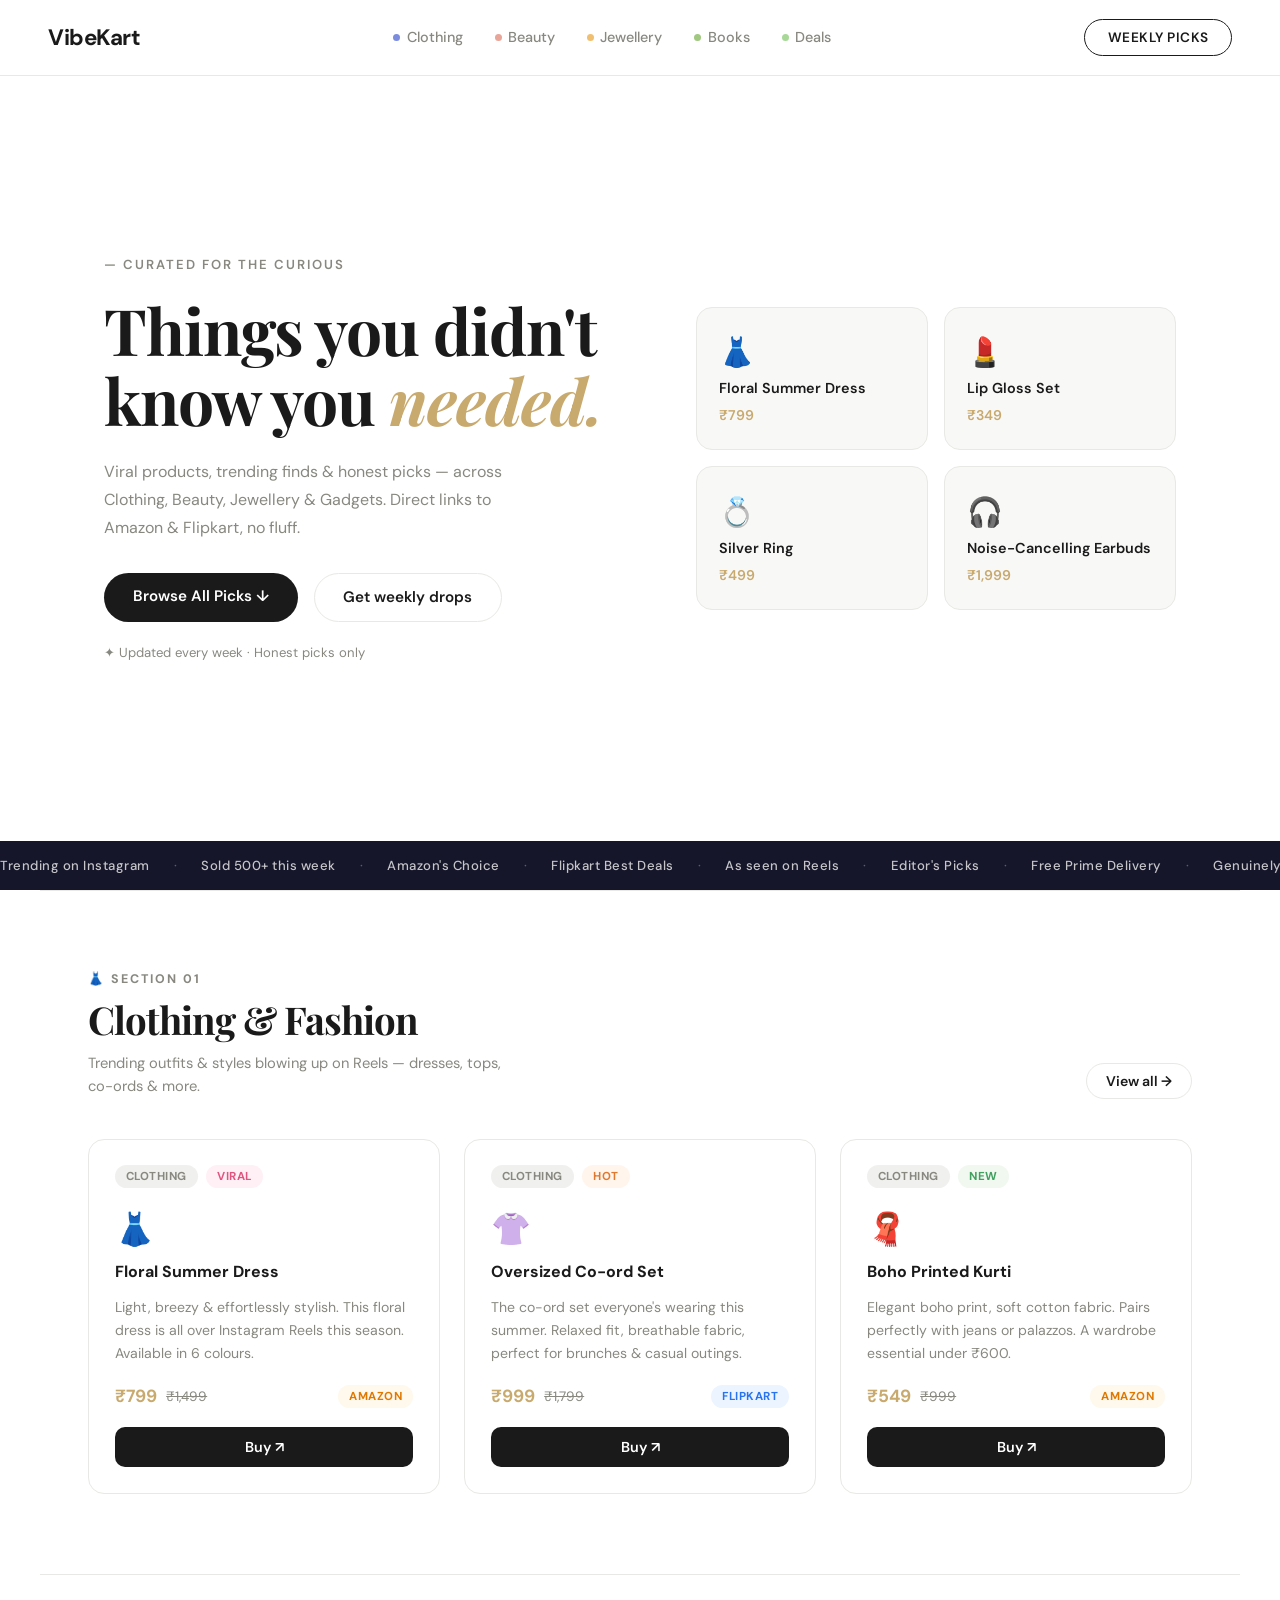
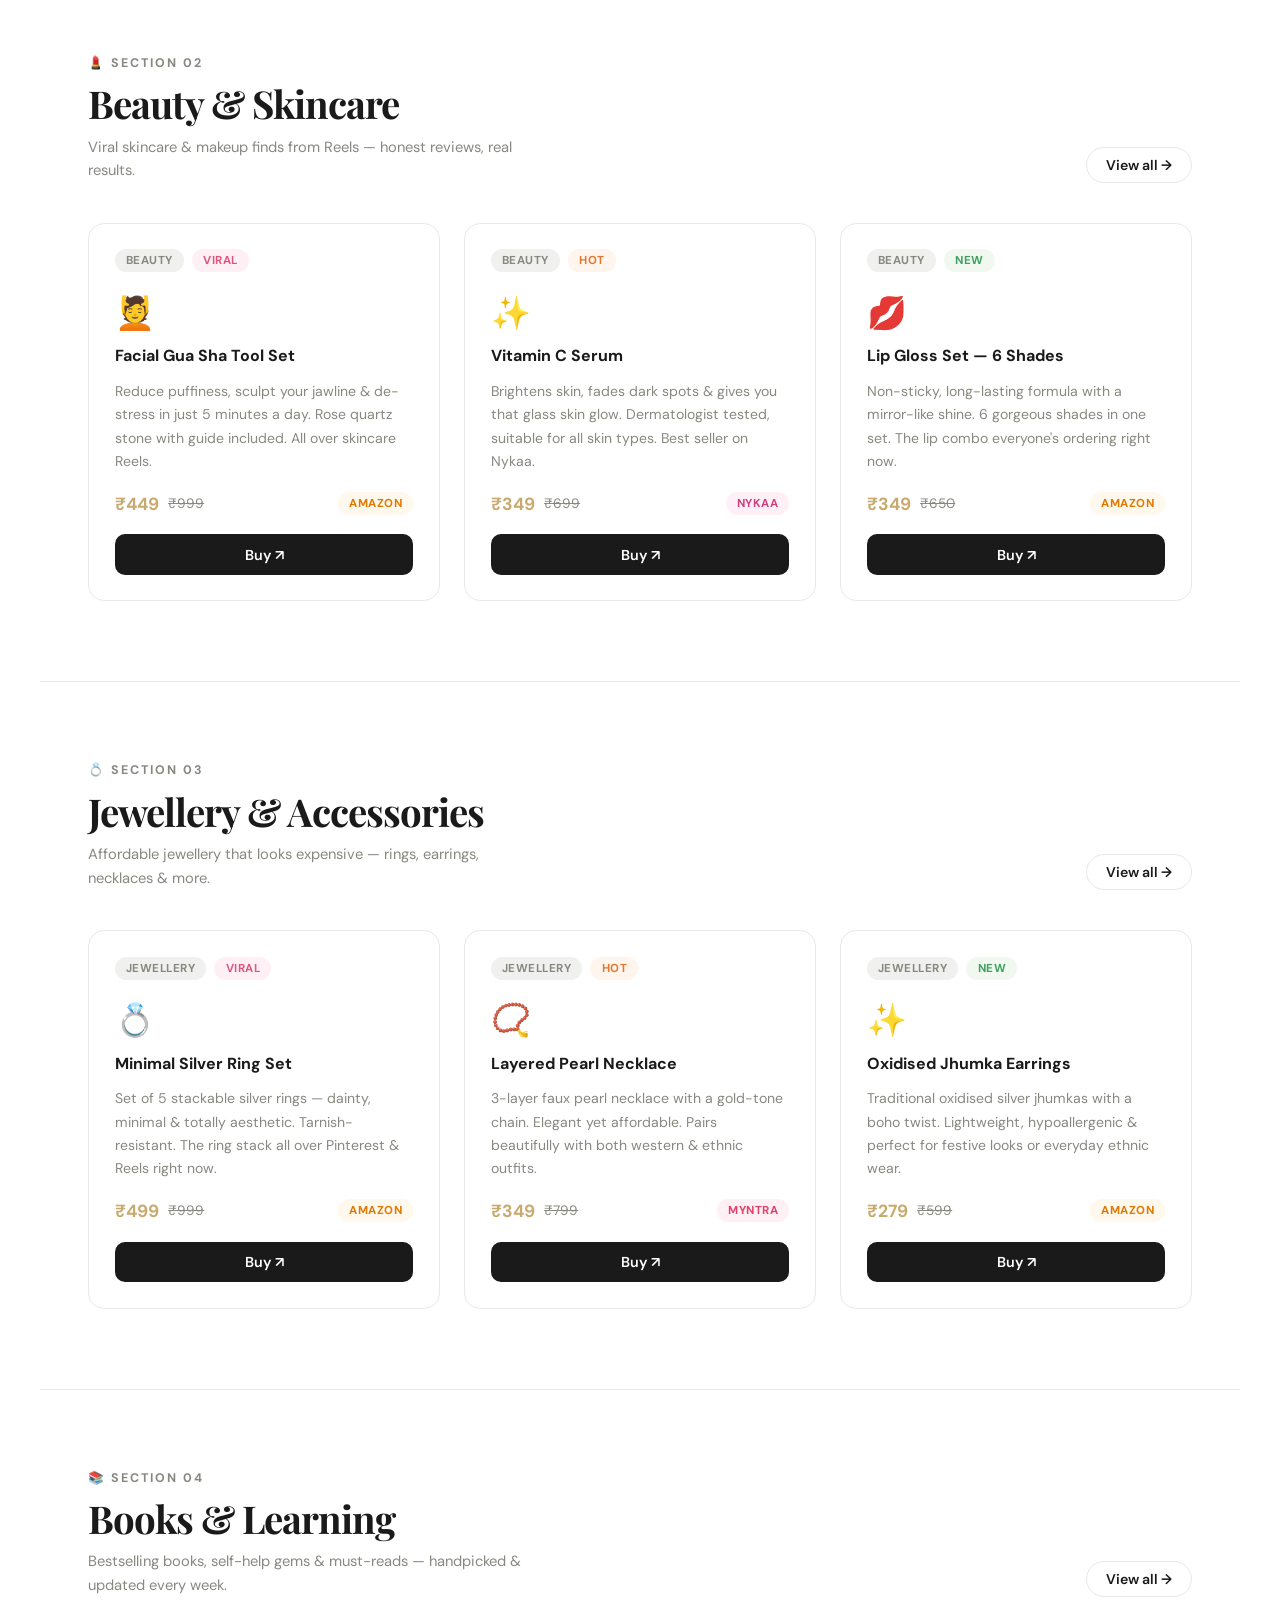
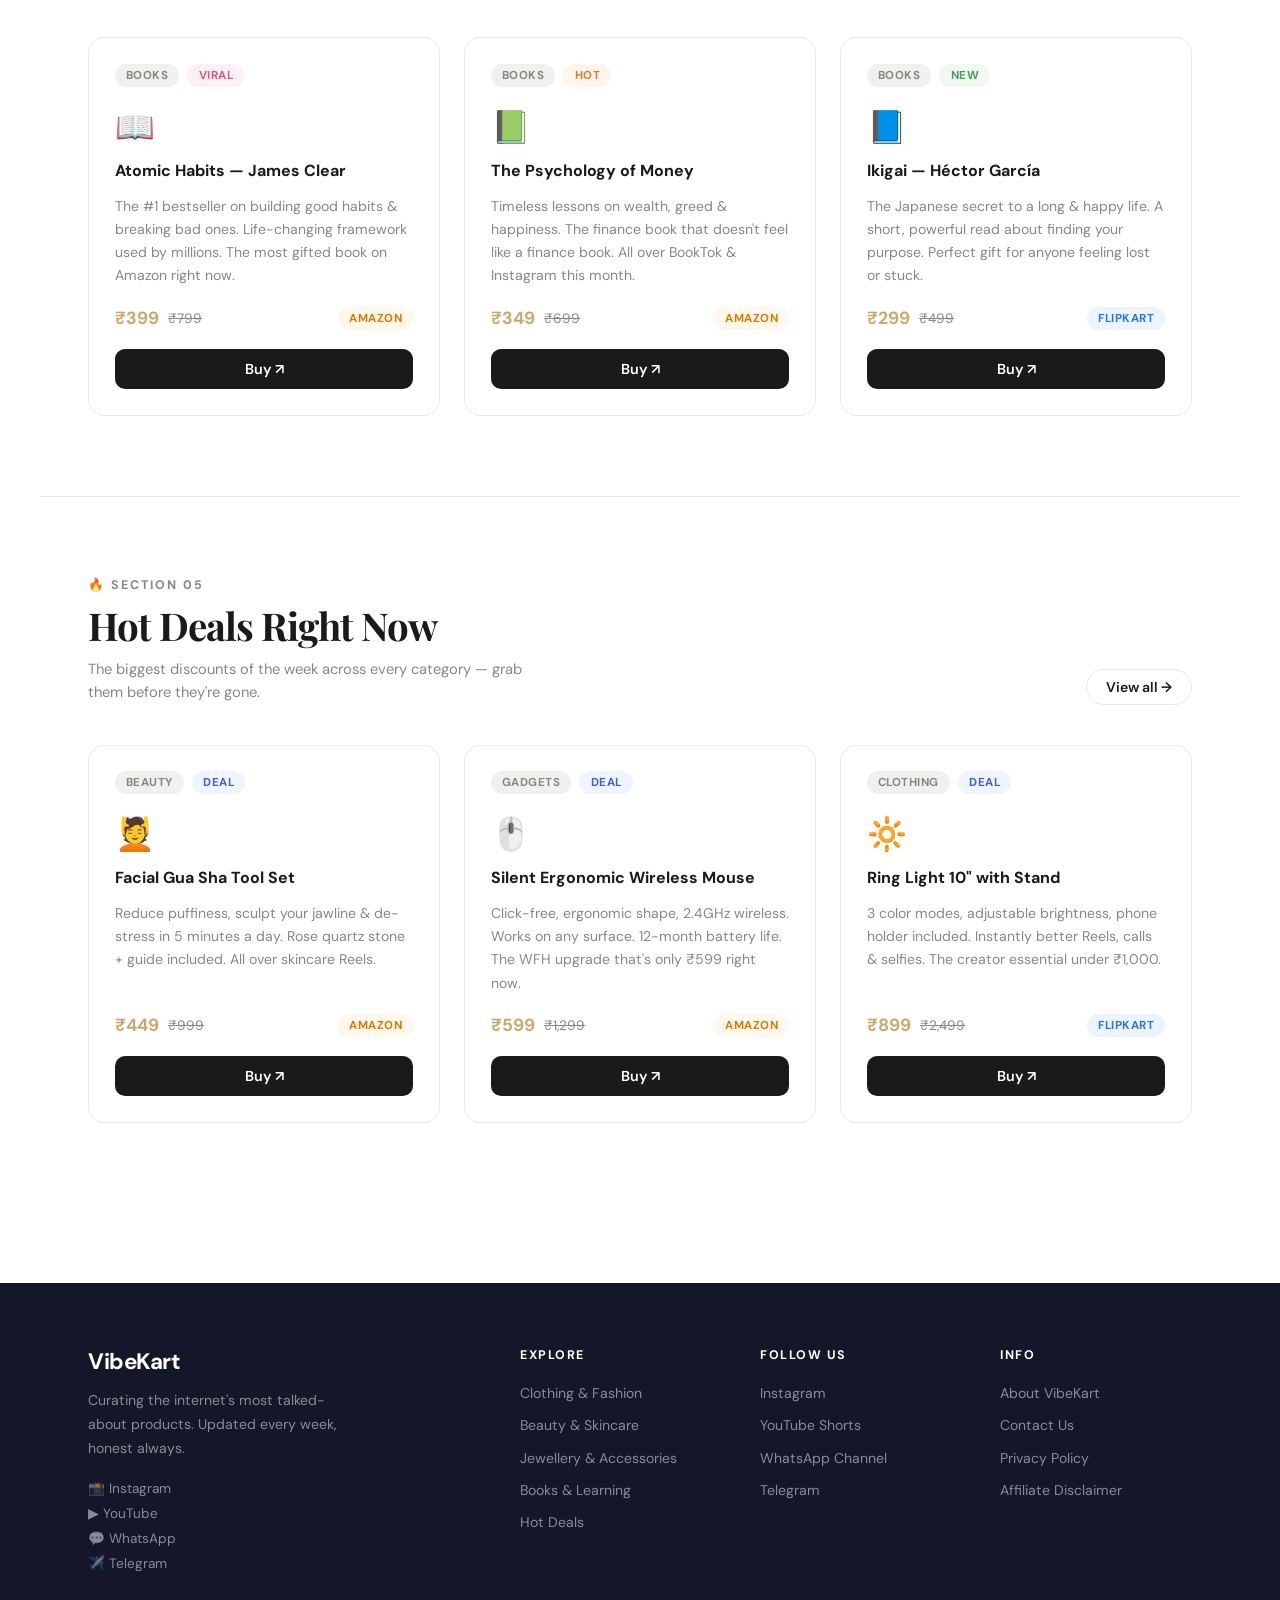
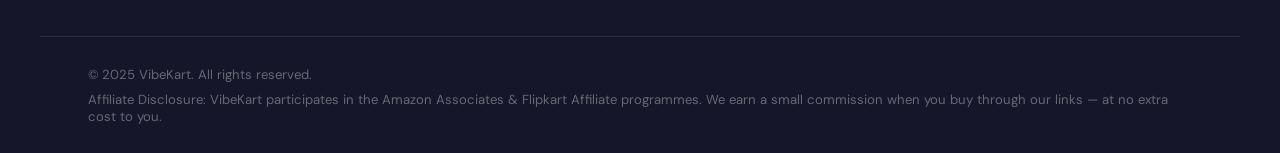
==== index.html @ 8197e255 "Add files via upload" ====
<!DOCTYPE html>
<html lang="en">
<head>
  <meta charset="UTF-8" />
  <meta name="viewport" content="width=device-width, initial-scale=1.0"/>
  <title>VibeKart – Shop the Vibe</title>
  <link rel="preconnect" href="https://fonts.googleapis.com">
  <link href="https://fonts.googleapis.com/css2?family=Playfair+Display:ital,wght@0,700;1,700&family=DM+Sans:wght@400;500;600&display=swap" rel="stylesheet">
  <link rel="stylesheet" href="style.css" />
</head>
<body>

  <!-- ===== NAVBAR ===== -->
  <nav class="navbar">
    <a href="index.html" class="logo">VibeKart</a>
    <ul class="nav-links">
      <li><a href="clothing.html">Clothing</a></li>
      <li><a href="beauty.html">Beauty</a></li>
      <li><a href="jewellery.html">Jewellery</a></li>
      <li><a href="books.html">Books</a></li>
      <li><a href="deals.html">Deals</a></li>
    </ul>
    <a href="deals.html" class="nav-cta">Weekly Picks</a>
  </nav>
  <!-- ===== END NAVBAR ===== -->
   <!-- ===== HERO ===== -->
  <section class="hero">

    <!-- Left Side -->
    <div class="hero-left">
      <p class="hero-tag">— Curated for the curious</p>
      <h1>Things you didn't<br/>know you <em>needed.</em></h1>
      <p class="hero-sub">
        Viral products, trending finds & honest picks — across Clothing, Beauty, Jewellery & Gadgets. Direct links to Amazon & Flipkart, no fluff.
      </p>
      <div class="hero-btns">
        <a href="#categories" class="btn-primary">Browse All Picks ↓</a>
        <a href="deals.html" class="btn-secondary">Get weekly drops</a>
      </div>
      <p class="hero-note">✦ Updated every week · Honest picks only</p>
    </div>

    <!-- Right Side — Product Cards -->
    <div class="hero-right">
      <div class="hero-card">
        <span class="hero-card-icon">👗</span>
        <p class="hero-card-name">Floral Summer Dress</p>
        <p class="hero-card-price">₹799</p>
      </div>
      <div class="hero-card">
        <span class="hero-card-icon">💄</span>
        <p class="hero-card-name">Lip Gloss Set</p>
        <p class="hero-card-price">₹349</p>
      </div>
      <div class="hero-card">
        <span class="hero-card-icon">💍</span>
        <p class="hero-card-name">Silver Ring</p>
        <p class="hero-card-price">₹499</p>
      </div>
      <div class="hero-card">
        <span class="hero-card-icon">🎧</span>
        <p class="hero-card-name">Noise-Cancelling Earbuds</p>
        <p class="hero-card-price">₹1,999</p>
      </div>
    </div>

  </section>
  <!-- ===== END HERO ===== -->
   <!-- ===== TICKER ===== -->
  <div class="ticker-wrap">
    <div class="ticker-track">
      <span>Trending on Instagram</span>
      <span class="dot">·</span>
      <span>Sold 500+ this week</span>
      <span class="dot">·</span>
      <span>Amazon's Choice</span>
      <span class="dot">·</span>
      <span>Flipkart Best Deals</span>
      <span class="dot">·</span>
      <span>As seen on Reels</span>
      <span class="dot">·</span>
      <span>Editor's Picks</span>
      <span class="dot">·</span>
      <span>Free Prime Delivery</span>
      <span class="dot">·</span>
      <span>Genuinely useful stuff</span>
      <span class="dot">·</span>
      <!-- Duplicate for seamless loop -->
      <span>Trending on Instagram</span>
      <span class="dot">·</span>
      <span>Sold 500+ this week</span>
      <span class="dot">·</span>
      <span>Amazon's Choice</span>
      <span class="dot">·</span>
      <span>Flipkart Best Deals</span>
      <span class="dot">·</span>
      <span>As seen on Reels</span>
      <span class="dot">·</span>
      <span>Editor's Picks</span>
      <span class="dot">·</span>
      <span>Free Prime Delivery</span>
      <span class="dot">·</span>
      <span>Genuinely useful stuff</span>
      <span class="dot">·</span>
    </div>
  </div>
  <!-- ===== END TICKER ===== -->
   <!-- ===== CLOTHING SECTION ===== -->
  <section class="product-section" id="clothing">

    <div class="section-header">
      <div class="section-header-left">
        <p class="section-tag">👗 Section 01</p>
        <h2>Clothing & Fashion</h2>
        <p class="section-desc">Trending outfits & styles blowing up on Reels — dresses, tops, co-ords & more.</p>
      </div>
      <a href="clothing.html" class="view-all">View all →</a>
    </div>

    <div class="products-grid">

      <div class="product-card">
        <div class="product-badges">
          <span class="badge badge-category">Clothing</span>
          <span class="badge badge-viral">Viral</span>
        </div>
        <div class="product-icon">👗</div>
        <h3 class="product-name">Floral Summer Dress</h3>
        <p class="product-desc">Light, breezy & effortlessly stylish. This floral dress is all over Instagram Reels this season. Available in 6 colours.</p>
        <div class="product-footer">
          <div class="product-pricing">
            <span class="product-price">₹799</span>
            <span class="product-mrp">₹1,499</span>
          </div>
          <span class="product-platform amazon">Amazon</span>
        </div>
        <a href="YOUR_AFFILIATE_LINK" target="_blank" class="buy-btn">Buy ↗</a>
      </div>

      <div class="product-card">
        <div class="product-badges">
          <span class="badge badge-category">Clothing</span>
          <span class="badge badge-hot">Hot</span>
        </div>
        <div class="product-icon">👚</div>
        <h3 class="product-name">Oversized Co-ord Set</h3>
        <p class="product-desc">The co-ord set everyone's wearing this summer. Relaxed fit, breathable fabric, perfect for brunches & casual outings.</p>
        <div class="product-footer">
          <div class="product-pricing">
            <span class="product-price">₹999</span>
            <span class="product-mrp">₹1,799</span>
          </div>
          <span class="product-platform flipkart">Flipkart</span>
        </div>
        <a href="YOUR_AFFILIATE_LINK" target="_blank" class="buy-btn">Buy ↗</a>
      </div>

      <div class="product-card">
        <div class="product-badges">
          <span class="badge badge-category">Clothing</span>
          <span class="badge badge-new">New</span>
        </div>
        <div class="product-icon">🧣</div>
        <h3 class="product-name">Boho Printed Kurti</h3>
        <p class="product-desc">Elegant boho print, soft cotton fabric. Pairs perfectly with jeans or palazzos. A wardrobe essential under ₹600.</p>
        <div class="product-footer">
          <div class="product-pricing">
            <span class="product-price">₹549</span>
            <span class="product-mrp">₹999</span>
          </div>
          <span class="product-platform amazon">Amazon</span>
        </div>
        <a href="YOUR_AFFILIATE_LINK" target="_blank" class="buy-btn">Buy ↗</a>
      </div>

    </div>
  </section>
  <!-- ===== END CLOTHING SECTION ===== -->
   <!-- ===== BEAUTY SECTION ===== -->
  <section class="product-section" id="beauty">

    <div class="section-header">
      <div class="section-header-left">
        <p class="section-tag">💄 Section 02</p>
        <h2>Beauty & Skincare</h2>
        <p class="section-desc">Viral skincare & makeup finds from Reels — honest reviews, real results.</p>
      </div>
      <a href="beauty.html" class="view-all">View all →</a>
    </div>

    <div class="products-grid">

      <div class="product-card">
        <div class="product-badges">
          <span class="badge badge-category">Beauty</span>
          <span class="badge badge-viral">Viral</span>
        </div>
        <div class="product-icon">💆</div>
        <h3 class="product-name">Facial Gua Sha Tool Set</h3>
        <p class="product-desc">Reduce puffiness, sculpt your jawline & de-stress in just 5 minutes a day. Rose quartz stone with guide included. All over skincare Reels.</p>
        <div class="product-footer">
          <div class="product-pricing">
            <span class="product-price">₹449</span>
            <span class="product-mrp">₹999</span>
          </div>
          <span class="product-platform amazon">Amazon</span>
        </div>
        <a href="YOUR_AFFILIATE_LINK" target="_blank" class="buy-btn">Buy ↗</a>
      </div>

      <div class="product-card">
        <div class="product-badges">
          <span class="badge badge-category">Beauty</span>
          <span class="badge badge-hot">Hot</span>
        </div>
        <div class="product-icon">✨</div>
        <h3 class="product-name">Vitamin C Serum</h3>
        <p class="product-desc">Brightens skin, fades dark spots & gives you that glass skin glow. Dermatologist tested, suitable for all skin types. Best seller on Nykaa.</p>
        <div class="product-footer">
          <div class="product-pricing">
            <span class="product-price">₹349</span>
            <span class="product-mrp">₹699</span>
          </div>
          <span class="product-platform nykaa">Nykaa</span>
        </div>
        <a href="YOUR_AFFILIATE_LINK" target="_blank" class="buy-btn">Buy ↗</a>
      </div>

      <div class="product-card">
        <div class="product-badges">
          <span class="badge badge-category">Beauty</span>
          <span class="badge badge-new">New</span>
        </div>
        <div class="product-icon">💋</div>
        <h3 class="product-name">Lip Gloss Set — 6 Shades</h3>
        <p class="product-desc">Non-sticky, long-lasting formula with a mirror-like shine. 6 gorgeous shades in one set. The lip combo everyone's ordering right now.</p>
        <div class="product-footer">
          <div class="product-pricing">
            <span class="product-price">₹349</span>
            <span class="product-mrp">₹650</span>
          </div>
          <span class="product-platform amazon">Amazon</span>
        </div>
        <a href="YOUR_AFFILIATE_LINK" target="_blank" class="buy-btn">Buy ↗</a>
      </div>

    </div>
  </section>
  <!-- ===== END BEAUTY SECTION ===== -->
   <!-- ===== JEWELLERY SECTION ===== -->
  <section class="product-section" id="jewellery">

    <div class="section-header">
      <div class="section-header-left">
        <p class="section-tag">💍 Section 03</p>
        <h2>Jewellery & Accessories</h2>
        <p class="section-desc">Affordable jewellery that looks expensive — rings, earrings, necklaces & more.</p>
      </div>
      <a href="jewellery.html" class="view-all">View all →</a>
    </div>

    <div class="products-grid">

      <div class="product-card">
        <div class="product-badges">
          <span class="badge badge-category">Jewellery</span>
          <span class="badge badge-viral">Viral</span>
        </div>
        <div class="product-icon">💍</div>
        <h3 class="product-name">Minimal Silver Ring Set</h3>
        <p class="product-desc">Set of 5 stackable silver rings — dainty, minimal & totally aesthetic. Tarnish-resistant. The ring stack all over Pinterest & Reels right now.</p>
        <div class="product-footer">
          <div class="product-pricing">
            <span class="product-price">₹499</span>
            <span class="product-mrp">₹999</span>
          </div>
          <span class="product-platform amazon">Amazon</span>
        </div>
        <a href="YOUR_AFFILIATE_LINK" target="_blank" class="buy-btn">Buy ↗</a>
      </div>

      <div class="product-card">
        <div class="product-badges">
          <span class="badge badge-category">Jewellery</span>
          <span class="badge badge-hot">Hot</span>
        </div>
        <div class="product-icon">📿</div>
        <h3 class="product-name">Layered Pearl Necklace</h3>
        <p class="product-desc">3-layer faux pearl necklace with a gold-tone chain. Elegant yet affordable. Pairs beautifully with both western & ethnic outfits.</p>
        <div class="product-footer">
          <div class="product-pricing">
            <span class="product-price">₹349</span>
            <span class="product-mrp">₹799</span>
          </div>
          <span class="product-platform myntra">Myntra</span>
        </div>
        <a href="YOUR_AFFILIATE_LINK" target="_blank" class="buy-btn">Buy ↗</a>
      </div>

      <div class="product-card">
        <div class="product-badges">
          <span class="badge badge-category">Jewellery</span>
          <span class="badge badge-new">New</span>
        </div>
        <div class="product-icon">✨</div>
        <h3 class="product-name">Oxidised Jhumka Earrings</h3>
        <p class="product-desc">Traditional oxidised silver jhumkas with a boho twist. Lightweight, hypoallergenic & perfect for festive looks or everyday ethnic wear.</p>
        <div class="product-footer">
          <div class="product-pricing">
            <span class="product-price">₹279</span>
            <span class="product-mrp">₹599</span>
          </div>
          <span class="product-platform amazon">Amazon</span>
        </div>
        <a href="YOUR_AFFILIATE_LINK" target="_blank" class="buy-btn">Buy ↗</a>
      </div>

    </div>
  </section>
  <!-- ===== END JEWELLERY SECTION ===== -->
  <!-- ===== BOOKS SECTION ===== -->
  <section class="product-section" id="books">

    <div class="section-header">
      <div class="section-header-left">
        <p class="section-tag">📚 Section 04</p>
        <h2>Books & Learning</h2>
        <p class="section-desc">Bestselling books, self-help gems & must-reads — handpicked & updated every week.</p>
      </div>
      <a href="books.html" class="view-all">View all →</a>
    </div>

    <div class="products-grid">

      <div class="product-card">
        <div class="product-badges">
          <span class="badge badge-category">Books</span>
          <span class="badge badge-viral">Viral</span>
        </div>
        <div class="product-icon">📖</div>
        <h3 class="product-name">Atomic Habits — James Clear</h3>
        <p class="product-desc">The #1 bestseller on building good habits & breaking bad ones. Life-changing framework used by millions. The most gifted book on Amazon right now.</p>
        <div class="product-footer">
          <div class="product-pricing">
            <span class="product-price">₹399</span>
            <span class="product-mrp">₹799</span>
          </div>
          <span class="product-platform amazon">Amazon</span>
        </div>
        <a href="YOUR_AFFILIATE_LINK" target="_blank" class="buy-btn">Buy ↗</a>
      </div>

      <div class="product-card">
        <div class="product-badges">
          <span class="badge badge-category">Books</span>
          <span class="badge badge-hot">Hot</span>
        </div>
        <div class="product-icon">📗</div>
        <h3 class="product-name">The Psychology of Money</h3>
        <p class="product-desc">Timeless lessons on wealth, greed & happiness. The finance book that doesn't feel like a finance book. All over BookTok & Instagram this month.</p>
        <div class="product-footer">
          <div class="product-pricing">
            <span class="product-price">₹349</span>
            <span class="product-mrp">₹699</span>
          </div>
          <span class="product-platform amazon">Amazon</span>
        </div>
        <a href="YOUR_AFFILIATE_LINK" target="_blank" class="buy-btn">Buy ↗</a>
      </div>

      <div class="product-card">
        <div class="product-badges">
          <span class="badge badge-category">Books</span>
          <span class="badge badge-new">New</span>
        </div>
        <div class="product-icon">📘</div>
        <h3 class="product-name">Ikigai — Héctor García</h3>
        <p class="product-desc">The Japanese secret to a long & happy life. A short, powerful read about finding your purpose. Perfect gift for anyone feeling lost or stuck.</p>
        <div class="product-footer">
          <div class="product-pricing">
            <span class="product-price">₹299</span>
            <span class="product-mrp">₹499</span>
          </div>
          <span class="product-platform flipkart">Flipkart</span>
        </div>
        <a href="YOUR_AFFILIATE_LINK" target="_blank" class="buy-btn">Buy ↗</a>
      </div>

    </div>
  </section>
  <!-- ===== END BOOKS SECTION ===== -->
   
  <!-- ===== HOT DEALS SECTION ===== -->
  <section class="product-section" id="deals">

    <div class="section-header">
      <div class="section-header-left">
        <p class="section-tag">🔥 Section 05</p>
        <h2>Hot Deals Right Now</h2>
        <p class="section-desc">The biggest discounts of the week across every category — grab them before they're gone.</p>
      </div>
      <a href="deals.html" class="view-all">View all →</a>
    </div>

    <div class="products-grid">

      <div class="product-card">
        <div class="product-badges">
          <span class="badge badge-category">Beauty</span>
          <span class="badge badge-deal">Deal</span>
        </div>
        <div class="product-icon">💆</div>
        <h3 class="product-name">Facial Gua Sha Tool Set</h3>
        <p class="product-desc">Reduce puffiness, sculpt your jawline & de-stress in 5 minutes a day. Rose quartz stone + guide included. All over skincare Reels.</p>
        <div class="product-footer">
          <div class="product-pricing">
            <span class="product-price">₹449</span>
            <span class="product-mrp">₹999</span>
          </div>
          <span class="product-platform amazon">Amazon</span>
        </div>
        <a href="YOUR_AFFILIATE_LINK" target="_blank" class="buy-btn">Buy ↗</a>
      </div>

      <div class="product-card">
        <div class="product-badges">
          <span class="badge badge-category">Gadgets</span>
          <span class="badge badge-deal">Deal</span>
        </div>
        <div class="product-icon">🖱️</div>
        <h3 class="product-name">Silent Ergonomic Wireless Mouse</h3>
        <p class="product-desc">Click-free, ergonomic shape, 2.4GHz wireless. Works on any surface. 12-month battery life. The WFH upgrade that's only ₹599 right now.</p>
        <div class="product-footer">
          <div class="product-pricing">
            <span class="product-price">₹599</span>
            <span class="product-mrp">₹1,299</span>
          </div>
          <span class="product-platform amazon">Amazon</span>
        </div>
        <a href="YOUR_AFFILIATE_LINK" target="_blank" class="buy-btn">Buy ↗</a>
      </div>

      <div class="product-card">
        <div class="product-badges">
          <span class="badge badge-category">Clothing</span>
          <span class="badge badge-deal">Deal</span>
        </div>
        <div class="product-icon">🔆</div>
        <h3 class="product-name">Ring Light 10" with Stand</h3>
        <p class="product-desc">3 color modes, adjustable brightness, phone holder included. Instantly better Reels, calls & selfies. The creator essential under ₹1,000.</p>
        <div class="product-footer">
          <div class="product-pricing">
            <span class="product-price">₹899</span>
            <span class="product-mrp">₹2,499</span>
          </div>
          <span class="product-platform flipkart">Flipkart</span>
        </div>
        <a href="YOUR_AFFILIATE_LINK" target="_blank" class="buy-btn">Buy ↗</a>
      </div>

    </div>
  </section>
  <!-- ===== END HOT DEALS SECTION ===== -->
   <!-- ===== FOOTER ===== -->
  <footer class="footer">

    <div class="footer-top">

      <div class="footer-brand">
        <a href="index.html" class="logo">VibeKart</a>
        <p class="footer-tagline">Curating the internet's most talked-about products. Updated every week, honest always.</p>
        <div class="footer-socials">
          <a href="#">📸 Instagram</a>
          <a href="#">▶ YouTube</a>
          <a href="#">💬 WhatsApp</a>
          <a href="#">✈️ Telegram</a>
        </div>
      </div>

      <div class="footer-col">
        <h4>Explore</h4>
        <ul>
          <li><a href="clothing.html">Clothing & Fashion</a></li>
          <li><a href="beauty.html">Beauty & Skincare</a></li>
          <li><a href="jewellery.html">Jewellery & Accessories</a></li>
          <li><a href="books.html">Books & Learning</a></li>
          <li><a href="deals.html">Hot Deals</a></li>
        </ul>
      </div>

      <div class="footer-col">
        <h4>Follow Us</h4>
        <ul>
          <li><a href="https://instagram.com/vibekart" target="_blank">Instagram</a></li>
          <li><a href="https://youtube.com/vibekart" target="_blank">YouTube Shorts</a></li>
          <li><a href="https://whatsapp.com/vibekart" target="_blank">WhatsApp Channel</a></li>
          <li><a href="https://telegram.me/vibekart" target="_blank">Telegram</a></li>
        </ul>
      </div>

      <div class="footer-col">
        <h4>Info</h4>
        <ul>
          <li><a href="about.html">About VibeKart</a></li>
          <li><a href="contact.html">Contact Us</a></li>
          <li><a href="privacy-policy.html">Privacy Policy</a></li>
          <li><a href="affiliate-disclaimer.html">Affiliate Disclaimer</a></li>
        </ul>
      </div>

    </div>

    <div class="footer-bottom">
      <p>© 2025 VibeKart. All rights reserved.</p>
      <p class="footer-disclosure">Affiliate Disclosure: VibeKart participates in the Amazon Associates & Flipkart Affiliate programmes. We earn a small commission when you buy through our links — at no extra cost to you.</p>
    </div>

  </footer>
  <!-- ===== END FOOTER ===== -->


  <script src="script.js"></script>
</body>
</html>
---- style.css ----
@import url('https://fonts.googleapis.com/css2?family=Playfair+Display:ital,wght@0,700;1,700&family=DM+Sans:wght@400;500;600&display=swap');
/* ===== RESET & BASE ===== */
*, *::before, *::after {
  box-sizing: border-box;
  margin: 0;
  padding: 0;
}

:root {
  --bg: #ffffff;
  --surface: #f8f8f6;
  --card: #ffffff;
  --border: #e8e8e4;
  --accent: #c8a96e;
  --text: #1a1a1a;
  --muted: #888880;
  --dark: #16162a;
}

body {
  background: var(--bg);
  color: var(--text);
  font-family: 'DM Sans', sans-serif;
  min-height: 100vh;
  overflow-x: hidden;
}

/* ===== NAVBAR ===== */
.navbar {
  position: sticky;
  top: 0;
  z-index: 100;
  display: flex;
  align-items: center;
  justify-content: space-between;
  padding: 1.2rem 3rem;
  background: rgba(255,255,255,0.92);
  backdrop-filter: blur(20px);
  border-bottom: 1px solid var(--border);
}

.logo {
  font-size: 1.4rem;
  font-weight: 700;
  text-decoration: none;
  color: var(--text);
  letter-spacing: -0.5px;
}

.nav-links {
  display: flex;
  gap: 2rem;
  list-style: none;
  align-items: center;
}

.nav-links a {
  color: var(--muted);
  text-decoration: none;
  font-size: 0.9rem;
  font-weight: 500;
  transition: color 0.2s;
  display: flex;
  align-items: center;
  gap: 0.4rem;
}

.nav-links a::before {
  content: '';
  width: 7px;
  height: 7px;
  border-radius: 50%;
  display: inline-block;
}

.nav-links li:nth-child(1) a::before { background: #7b8cde; }
.nav-links li:nth-child(2) a::before { background: #e8a598; }
.nav-links li:nth-child(3) a::before { background: #f0c070; }
.nav-links li:nth-child(4) a::before { background: #a0c880; }
.nav-links li:nth-child(5) a::before { background: #a8d898; }

.nav-links a:hover { color: var(--text); }

.nav-cta {
  background: transparent;
  color: var(--text);
  padding: 0.55rem 1.4rem;
  border-radius: 50px;
  font-weight: 600;
  font-size: 0.85rem;
  text-decoration: none;
  border: 1.5px solid var(--text);
  letter-spacing: 0.5px;
  text-transform: uppercase;
  transition: background 0.2s, color 0.2s;
}

.nav-cta:hover {
  background: var(--text);
  color: white;
}
/* ===== HERO ===== */
.hero {
  display: flex;
  align-items: center;
  justify-content: space-between;
  gap: 3rem;
  padding: 6rem 4rem;
  max-width: 1200px;
  margin: 0 auto;
  min-height: 85vh;
}

/* Left */
.hero-left {
  flex: 1;
  display: flex;
  flex-direction: column;
  gap: 1.4rem;
  max-width: 560px;
}

.hero-tag {
  font-size: 0.82rem;
  font-weight: 600;
  letter-spacing: 2px;
  text-transform: uppercase;
  color: var(--muted);
}

.hero h1 {
  font-family: 'Playfair Display', serif;
  font-size: clamp(2.6rem, 5vw, 4.2rem);
  font-weight: 700;
  line-height: 1.1;
  letter-spacing: -1px;
  color: var(--text);
}

.hero h1 em {
  font-style: italic;
  color: var(--accent);
}

.hero-sub {
  color: var(--muted);
  font-size: 1rem;
  line-height: 1.75;
  max-width: 440px;
}

/* Buttons */
.hero-btns {
  display: flex;
  gap: 1rem;
  flex-wrap: wrap;
  margin-top: 0.5rem;
}

.btn-primary {
  background: var(--text);
  color: white;
  padding: 0.85rem 1.8rem;
  border-radius: 50px;
  font-weight: 600;
  font-size: 0.95rem;
  text-decoration: none;
  transition: opacity 0.2s, transform 0.2s;
}

.btn-primary:hover {
  opacity: 0.85;
  transform: translateY(-2px);
}

.btn-secondary {
  background: transparent;
  color: var(--text);
  padding: 0.85rem 1.8rem;
  border-radius: 50px;
  font-weight: 600;
  font-size: 0.95rem;
  text-decoration: none;
  border: 1.5px solid var(--border);
  transition: border-color 0.2s, transform 0.2s;
}

.btn-secondary:hover {
  border-color: var(--text);
  transform: translateY(-2px);
}

.hero-note {
  color: var(--muted);
  font-size: 0.82rem;
}

/* Right — Cards Grid */
.hero-right {
  flex: 1;
  display: grid;
  grid-template-columns: 1fr 1fr;
  gap: 1rem;
  max-width: 480px;
}

.hero-card {
  background: var(--surface);
  border: 1px solid var(--border);
  border-radius: 16px;
  padding: 1.6rem 1.4rem;
  display: flex;
  flex-direction: column;
  gap: 0.5rem;
  transition: transform 0.2s, box-shadow 0.2s;
  cursor: default;
}

.hero-card:hover {
  transform: translateY(-4px);
  box-shadow: 0 12px 30px rgba(0,0,0,0.07);
}

.hero-card-icon {
  font-size: 1.8rem;
}

.hero-card-name {
  font-size: 0.9rem;
  font-weight: 600;
  color: var(--text);
  line-height: 1.3;
}

.hero-card-price {
  font-size: 0.88rem;
  font-weight: 600;
  color: var(--accent);
}
/* ===== TICKER ===== */
.ticker-wrap {
  background: var(--dark);
  overflow: hidden;
  padding: 1rem 0;
  width: 100%;
}

.ticker-track {
  display: flex;
  gap: 1.5rem;
  align-items: center;
  white-space: nowrap;
  animation: ticker 25s linear infinite;
  width: max-content;
}

.ticker-track span {
  font-size: 0.82rem;
  font-weight: 500;
  color: rgba(255,255,255,0.75);
  letter-spacing: 0.5px;
}

.ticker-track .dot {
  color: rgba(255,255,255,0.3);
}

@keyframes ticker {
  from { transform: translateX(0); }
  to   { transform: translateX(-50%); }
}
/* ===== PRODUCT SECTIONS ===== */
.product-section {
  max-width: 1200px;
  margin: 0 auto;
  padding: 5rem 3rem;
  border-top: 1px solid var(--border);
}

.section-header {
  display: flex;
  align-items: flex-end;
  justify-content: space-between;
  margin-bottom: 2.5rem;
  gap: 1rem;
}

.section-header-left {
  display: flex;
  flex-direction: column;
  gap: 0.4rem;
}

.section-tag {
  font-size: 0.78rem;
  font-weight: 700;
  text-transform: uppercase;
  letter-spacing: 2px;
  color: var(--muted);
}

.section-header h2 {
  font-family: 'Playfair Display', serif;
  font-size: 2.4rem;
  font-weight: 700;
  letter-spacing: -1px;
  color: var(--text);
}

.section-desc {
  color: var(--muted);
  font-size: 0.92rem;
  max-width: 440px;
  line-height: 1.6;
}

.view-all {
  color: var(--text);
  text-decoration: none;
  font-size: 0.88rem;
  font-weight: 600;
  border: 1.5px solid var(--border);
  padding: 0.5rem 1.2rem;
  border-radius: 50px;
  white-space: nowrap;
  transition: border-color 0.2s, transform 0.2s;
}

.view-all:hover {
  border-color: var(--text);
  transform: translateY(-2px);
}

/* Products Grid */
.products-grid {
  display: grid;
  grid-template-columns: repeat(auto-fit, minmax(300px, 1fr));
  gap: 1.5rem;
}

/* Product Card */
.product-card {
  background: var(--card);
  border: 1px solid var(--border);
  border-radius: 16px;
  padding: 1.6rem;
  display: flex;
  flex-direction: column;
  gap: 0.8rem;
  transition: transform 0.2s, box-shadow 0.2s;
}

.product-card:hover {
  transform: translateY(-4px);
  box-shadow: 0 16px 40px rgba(0,0,0,0.08);
}

.product-badges {
  display: flex;
  gap: 0.5rem;
}

.badge {
  font-size: 0.72rem;
  font-weight: 700;
  padding: 0.25rem 0.7rem;
  border-radius: 50px;
  text-transform: uppercase;
  letter-spacing: 0.5px;
}

.badge-category { background: #f0f0ee; color: var(--muted); }
.badge-viral    { background: #fff0f5; color: #e05580; }
.badge-hot      { background: #fff5ec; color: #e07830; }
.badge-new      { background: #f0f8f0; color: #40a060; }
.badge-deal     { background: #f0f4ff; color: #4060d0; }

.product-icon {
  font-size: 2rem;
  margin-top: 0.4rem;
}

.product-name {
  font-size: 1rem;
  font-weight: 700;
  color: var(--text);
  line-height: 1.3;
}

.product-desc {
  font-size: 0.88rem;
  color: var(--muted);
  line-height: 1.65;
  flex: 1;
}

.product-footer {
  display: flex;
  align-items: center;
  justify-content: space-between;
  margin-top: 0.4rem;
}

.product-pricing {
  display: flex;
  align-items: center;
  gap: 0.6rem;
}

.product-price {
  font-size: 1.1rem;
  font-weight: 700;
  color: var(--accent);
}

.product-mrp {
  font-size: 0.85rem;
  color: var(--muted);
  text-decoration: line-through;
}

.product-platform {
  font-size: 0.72rem;
  font-weight: 700;
  padding: 0.25rem 0.7rem;
  border-radius: 50px;
  text-transform: uppercase;
  letter-spacing: 0.5px;
}

.amazon  { background: #fff8ec; color: #e07800; }
.flipkart { background: #ecf4ff; color: #2874f0; }
.myntra  { background: #fff0f5; color: #e0406a; }
.nykaa   { background: #fff0f8; color: #d0407a; }

.buy-btn {
  display: block;
  text-align: center;
  background: var(--text);
  color: white;
  padding: 0.7rem;
  border-radius: 10px;
  font-weight: 600;
  font-size: 0.9rem;
  text-decoration: none;
  transition: opacity 0.2s, transform 0.2s;
  margin-top: 0.4rem;
}

.buy-btn:hover {
  opacity: 0.85;
  transform: translateY(-1px);
}
/* ===== FOOTER ===== */
.footer {
  background: var(--dark);
  color: rgba(255,255,255,0.75);
  margin-top: 5rem;
}

.footer-top {
  max-width: 1200px;
  margin: 0 auto;
  padding: 4rem 3rem;
  display: grid;
  grid-template-columns: 2fr 1fr 1fr 1fr;
  gap: 3rem;
}

.footer-brand .logo {
  font-size: 1.4rem;
  font-weight: 700;
  color: white;
  -webkit-text-fill-color: white;
  background: none;
  text-decoration: none;
}

.footer-tagline {
  font-size: 0.88rem;
  line-height: 1.7;
  margin-top: 0.8rem;
  color: rgba(255,255,255,0.5);
  max-width: 260px;
}

.footer-socials {
  display: flex;
  flex-direction: column;
  gap: 0.5rem;
  margin-top: 1.2rem;
}

.footer-socials a {
  color: rgba(255,255,255,0.5);
  text-decoration: none;
  font-size: 0.85rem;
  transition: color 0.2s;
}

.footer-socials a:hover { color: white; }

.footer-col h4 {
  font-size: 0.78rem;
  font-weight: 700;
  text-transform: uppercase;
  letter-spacing: 1.5px;
  color: white;
  margin-bottom: 1.2rem;
}

.footer-col ul {
  list-style: none;
  display: flex;
  flex-direction: column;
  gap: 0.7rem;
}

.footer-col ul a {
  color: rgba(255,255,255,0.5);
  text-decoration: none;
  font-size: 0.88rem;
  transition: color 0.2s;
}

.footer-col ul a:hover { color: white; }

.footer-bottom {
  border-top: 1px solid rgba(255,255,255,0.1);
  padding: 1.8rem 3rem;
  max-width: 1200px;
  margin: 0 auto;
  display: flex;
  flex-direction: column;
  gap: 0.5rem;
}

.footer-bottom p {
  font-size: 0.82rem;
  color: rgba(255,255,255,0.35);
}
/* ===== PAGE HEADER ===== */
.page-header {
  max-width: 1200px;
  margin: 0 auto;
  padding: 5rem 3rem 2rem;
  border-bottom: 1px solid var(--border);
  margin-bottom: 1rem;
}

.page-header-tag {
  font-size: 0.78rem;
  font-weight: 700;
  text-transform: uppercase;
  letter-spacing: 2px;
  color: var(--muted);
  margin-bottom: 1rem;
}

.page-header h1 {
  font-family: 'Playfair Display', serif;
  font-size: clamp(2.4rem, 5vw, 4rem);
  font-weight: 700;
  line-height: 1.1;
  letter-spacing: -1px;
  color: var(--text);
  margin-bottom: 1rem;
}

.page-header h1 em {
  font-style: italic;
  color: var(--accent);
}

.page-header-sub {
  color: var(--muted);
  font-size: 1rem;
  line-height: 1.7;
  max-width: 500px;
}
/* ===== ABOUT PAGE ===== */
.about-section {
  max-width: 1100px;
  margin: 0 auto;
  padding: 4rem 3rem;
  display: flex;
  flex-direction: column;
  gap: 6rem;
}

.about-tag {
  font-size: 0.78rem;
  font-weight: 700;
  text-transform: uppercase;
  letter-spacing: 2px;
  color: var(--accent);
  margin-bottom: 0.8rem;
}

/* Story Block */
.about-block {
  display: grid;
  grid-template-columns: 1fr 1fr;
  gap: 4rem;
  align-items: center;
}

.about-text {
  display: flex;
  flex-direction: column;
  gap: 1rem;
}

.about-text h2 {
  font-family: 'Playfair Display', serif;
  font-size: 2rem;
  font-weight: 700;
  letter-spacing: -1px;
  line-height: 1.2;
}

.about-text p {
  color: var(--muted);
  font-size: 0.95rem;
  line-height: 1.8;
}

.about-card-stack {
  display: grid;
  grid-template-columns: 1fr 1fr;
  gap: 1rem;
}

.about-stat-card {
  background: var(--surface);
  border: 1px solid var(--border);
  border-radius: 16px;
  padding: 1.5rem;
  display: flex;
  flex-direction: column;
  gap: 0.4rem;
}

.about-stat-num {
  font-family: 'Playfair Display', serif;
  font-size: 1.8rem;
  font-weight: 700;
  color: var(--accent);
}

.about-stat-label {
  font-size: 0.82rem;
  color: var(--muted);
  font-weight: 500;
}

/* Mission */
.about-mission {
  max-width: 700px;
}

.about-mission h2 {
  font-family: 'Playfair Display', serif;
  font-size: 2rem;
  font-weight: 700;
  letter-spacing: -1px;
  margin-bottom: 1rem;
}

.about-mission p {
  color: var(--muted);
  font-size: 0.95rem;
  line-height: 1.8;
}

/* Team */
.about-team-section h2 {
  font-family: 'Playfair Display', serif;
  font-size: 2rem;
  font-weight: 700;
  letter-spacing: -1px;
  margin-bottom: 2rem;
}

.team-grid {
  display: grid;
  grid-template-columns: repeat(auto-fit, minmax(180px, 1fr));
  gap: 1.2rem;
}

.team-card {
  background: var(--surface);
  border: 1px solid var(--border);
  border-radius: 16px;
  padding: 1.5rem;
  display: flex;
  flex-direction: column;
  gap: 0.6rem;
  transition: transform 0.2s, box-shadow 0.2s;
}

.team-card:hover {
  transform: translateY(-4px);
  box-shadow: 0 12px 30px rgba(0,0,0,0.07);
}

.team-avatar {
  font-size: 2rem;
}

.team-card h3 {
  font-size: 0.95rem;
  font-weight: 700;
  color: var(--text);
}

.team-card p {
  font-size: 0.82rem;
  color: var(--muted);
  line-height: 1.6;
}

/* Trust */
.about-trust h2 {
  font-family: 'Playfair Display', serif;
  font-size: 2rem;
  font-weight: 700;
  letter-spacing: -1px;
  margin-bottom: 2rem;
}

.trust-grid {
  display: grid;
  grid-template-columns: repeat(auto-fit, minmax(220px, 1fr));
  gap: 1.2rem;
}

.trust-card {
  background: var(--surface);
  border: 1px solid var(--border);
  border-radius: 16px;
  padding: 1.5rem;
  display: flex;
  flex-direction: column;
  gap: 0.6rem;
  transition: transform 0.2s, box-shadow 0.2s;
}

.trust-card:hover {
  transform: translateY(-4px);
  box-shadow: 0 12px 30px rgba(0,0,0,0.07);
}

.trust-icon { font-size: 1.8rem; }

.trust-card h4 {
  font-size: 0.95rem;
  font-weight: 700;
  color: var(--text);
}

.trust-card p {
  font-size: 0.82rem;
  color: var(--muted);
  line-height: 1.6;
}
/* ===== CONTACT PAGE ===== */
.contact-section {
  max-width: 1100px;
  margin: 0 auto;
  padding: 4rem 3rem;
}

.contact-grid {
  display: grid;
  grid-template-columns: 1fr 1fr;
  gap: 4rem;
  align-items: start;
}

.contact-block {
  display: flex;
  flex-direction: column;
  gap: 0.8rem;
  margin-bottom: 2rem;
}

.contact-block h2 {
  font-family: 'Playfair Display', serif;
  font-size: 1.8rem;
  font-weight: 700;
  letter-spacing: -1px;
}

.contact-sub {
  color: var(--muted);
  font-size: 0.95rem;
  line-height: 1.75;
}

.contact-cards {
  display: flex;
  flex-direction: column;
  gap: 1rem;
  margin-bottom: 2rem;
}

.contact-card {
  display: flex;
  align-items: center;
  gap: 1rem;
  background: var(--surface);
  border: 1px solid var(--border);
  border-radius: 14px;
  padding: 1rem 1.2rem;
  transition: transform 0.2s, box-shadow 0.2s;
}

.contact-card:hover {
  transform: translateY(-2px);
  box-shadow: 0 8px 20px rgba(0,0,0,0.06);
}

.contact-icon { font-size: 1.5rem; }

.contact-card h4 {
  font-size: 0.88rem;
  font-weight: 700;
  color: var(--text);
  margin-bottom: 0.2rem;
}

.contact-card p {
  font-size: 0.82rem;
  color: var(--muted);
}

.contact-note {
  background: #fff8ec;
  border: 1px solid #f0d8a0;
  border-radius: 12px;
  padding: 1rem 1.2rem;
  font-size: 0.85rem;
  color: #886600;
  line-height: 1.6;
}

/* Form */
.contact-form-wrap {
  position: sticky;
  top: 100px;
}

.contact-form {
  background: var(--surface);
  border: 1px solid var(--border);
  border-radius: 20px;
  padding: 2rem;
  display: flex;
  flex-direction: column;
  gap: 1.2rem;
}

.form-group {
  display: flex;
  flex-direction: column;
  gap: 0.4rem;
}

.form-group label {
  font-size: 0.82rem;
  font-weight: 600;
  color: var(--text);
}

.form-group input,
.form-group select,
.form-group textarea {
  background: white;
  border: 1px solid var(--border);
  border-radius: 10px;
  padding: 0.75rem 1rem;
  font-size: 0.9rem;
  font-family: 'DM Sans', sans-serif;
  color: var(--text);
  outline: none;
  transition: border-color 0.2s;
  resize: none;
}

.form-group input:focus,
.form-group select:focus,
.form-group textarea:focus {
  border-color: var(--accent);
}

.form-submit {
  background: var(--text);
  color: white;
  border: none;
  padding: 0.9rem;
  border-radius: 10px;
  font-size: 0.95rem;
  font-weight: 600;
  font-family: 'DM Sans', sans-serif;
  cursor: pointer;
  transition: opacity 0.2s, transform 0.2s;
}

.form-submit:hover {
  opacity: 0.85;
  transform: translateY(-1px);
}

.form-note {
  text-align: center;
  font-size: 0.8rem;
  color: var(--muted);
}
/* ===== LEGAL PAGES (Privacy & Disclaimer) ===== */
.legal-section {
  max-width: 800px;
  margin: 0 auto;
  padding: 4rem 3rem;
}

.legal-content {
  display: flex;
  flex-direction: column;
  gap: 2.5rem;
}

.legal-block h3 {
  font-size: 1.1rem;
  font-weight: 700;
  color: var(--text);
  margin-bottom: 0.8rem;
}

.legal-block p {
  color: var(--muted);
  font-size: 0.92rem;
  line-height: 1.8;
  margin-bottom: 0.6rem;
}

.legal-block ul {
  list-style: disc;
  padding-left: 1.5rem;
  display: flex;
  flex-direction: column;
  gap: 0.4rem;
  margin: 0.6rem 0;
}

.legal-block ul li {
  color: var(--muted);
  font-size: 0.92rem;
  line-height: 1.7;
}

.legal-block a {
  color: var(--accent);
  text-decoration: underline;
}

.legal-block strong {
  color: var(--text);
  font-weight: 600;
}
/* ===== DISCLAIMER HIGHLIGHT BOX ===== */
.disclaimer-highlight {
  display: flex;
  align-items: flex-start;
  gap: 1rem;
  background: #f0fff4;
  border: 1px solid #a8ddb8;
  border-radius: 14px;
  padding: 1.5rem;
}

.disclaimer-highlight-icon {
  font-size: 1.8rem;
  flex-shrink: 0;
}

.disclaimer-highlight h4 {
  font-size: 1rem;
  font-weight: 700;
  color: var(--text);
  margin-bottom: 0.4rem;
}

.disclaimer-highlight p {
  font-size: 0.88rem;
  color: #3a6b4a;
  line-height: 1.7;
}
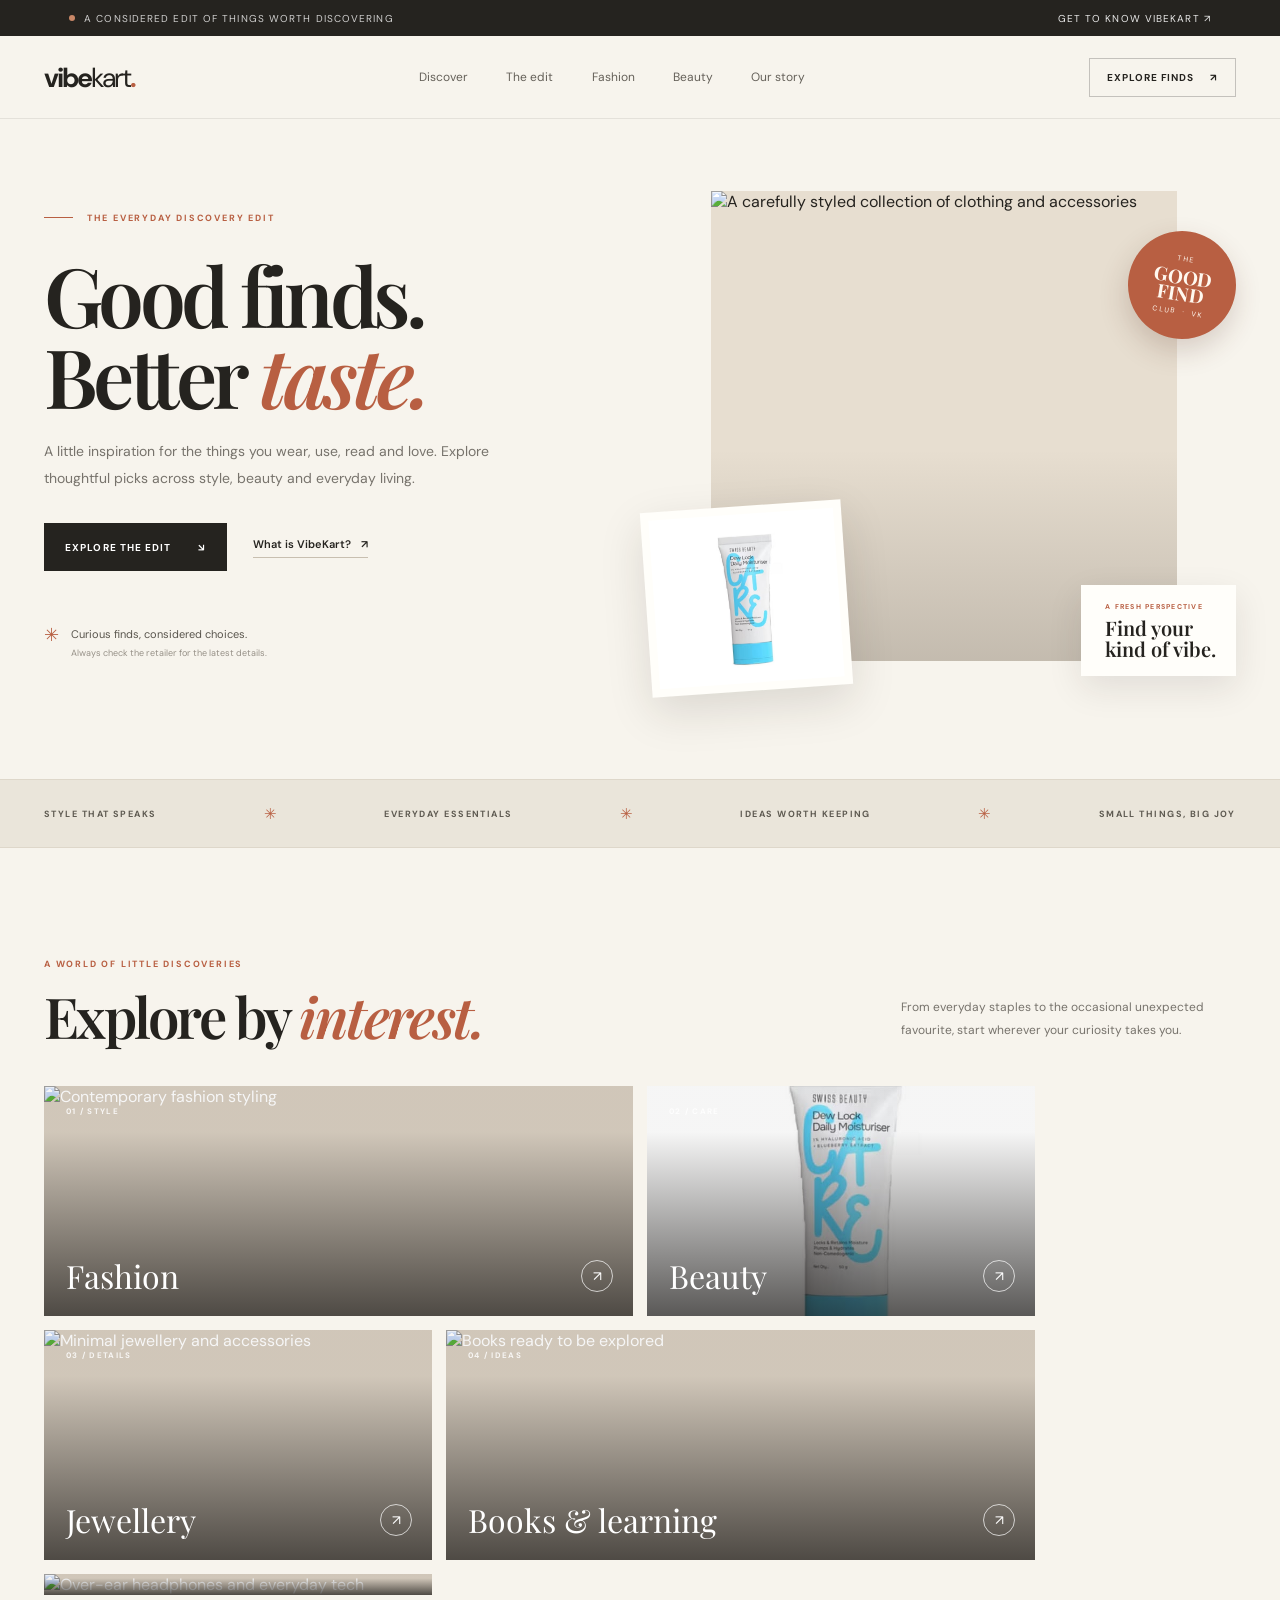
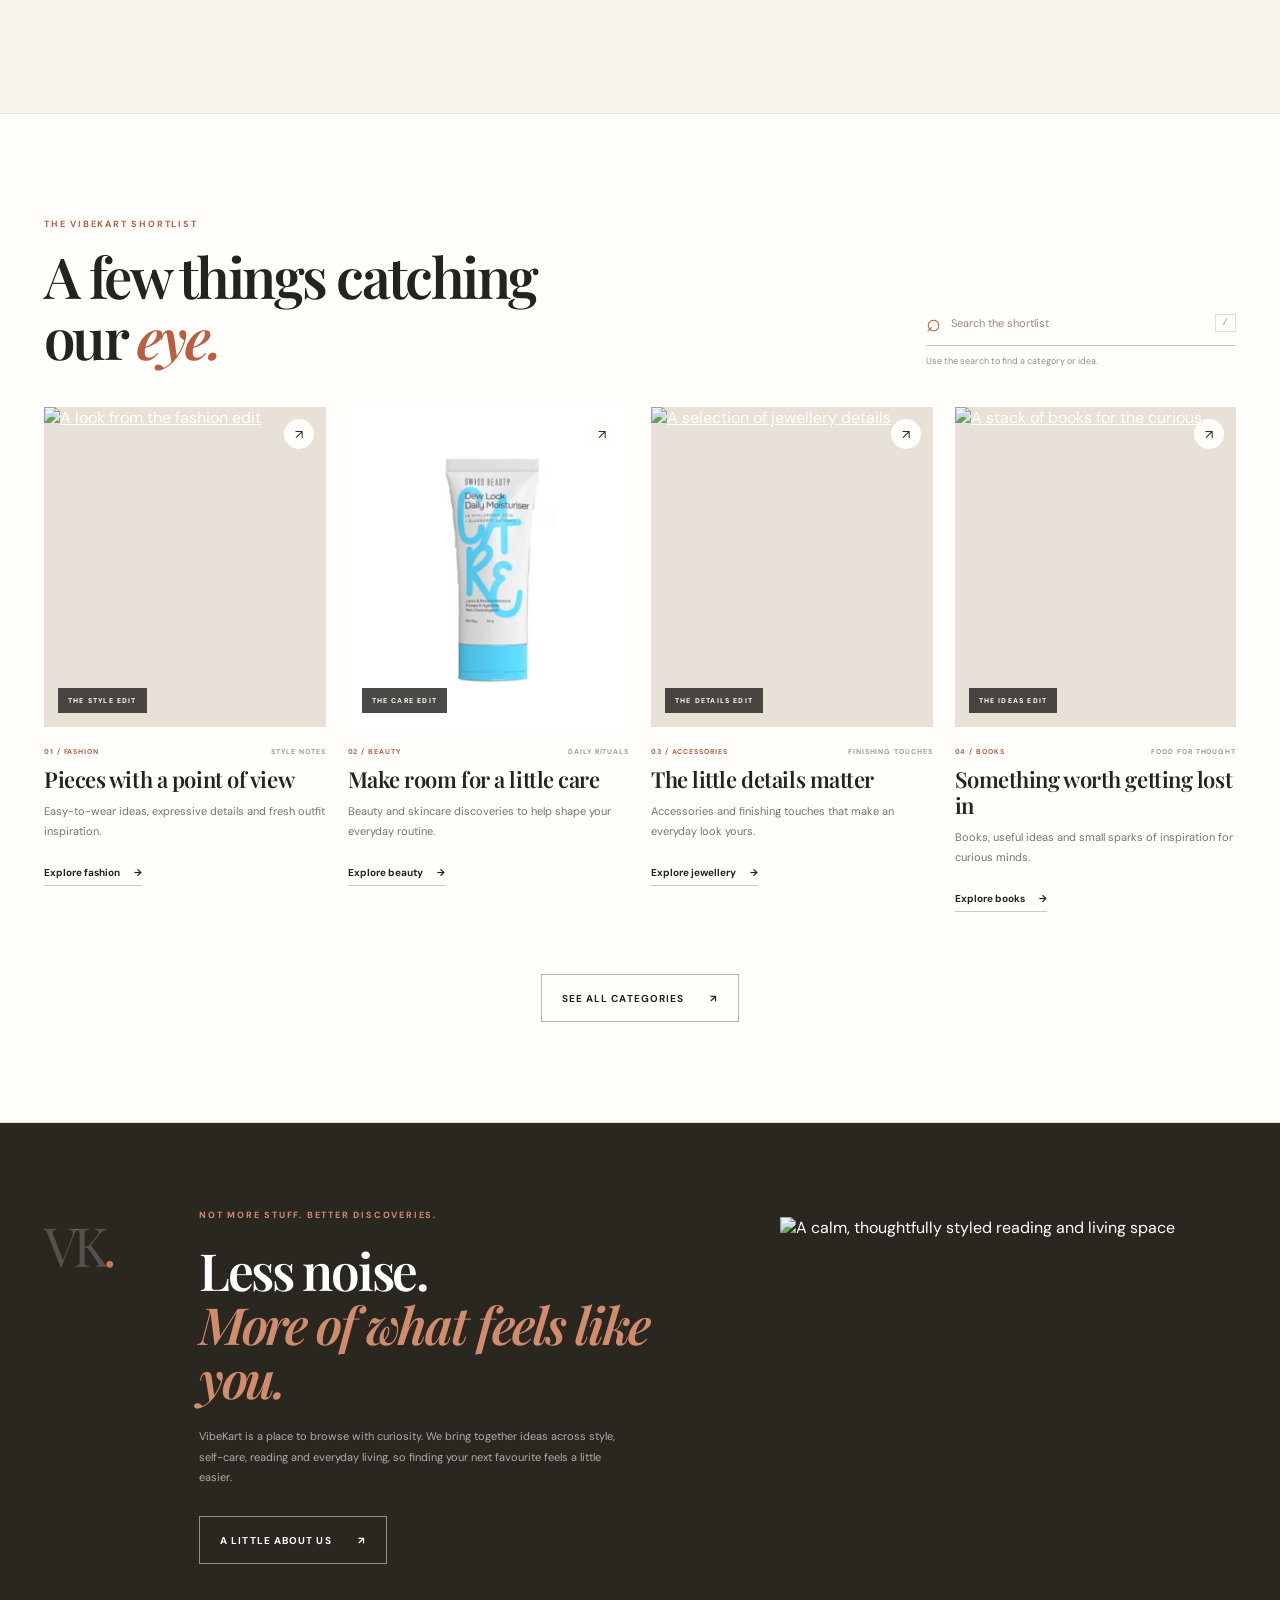
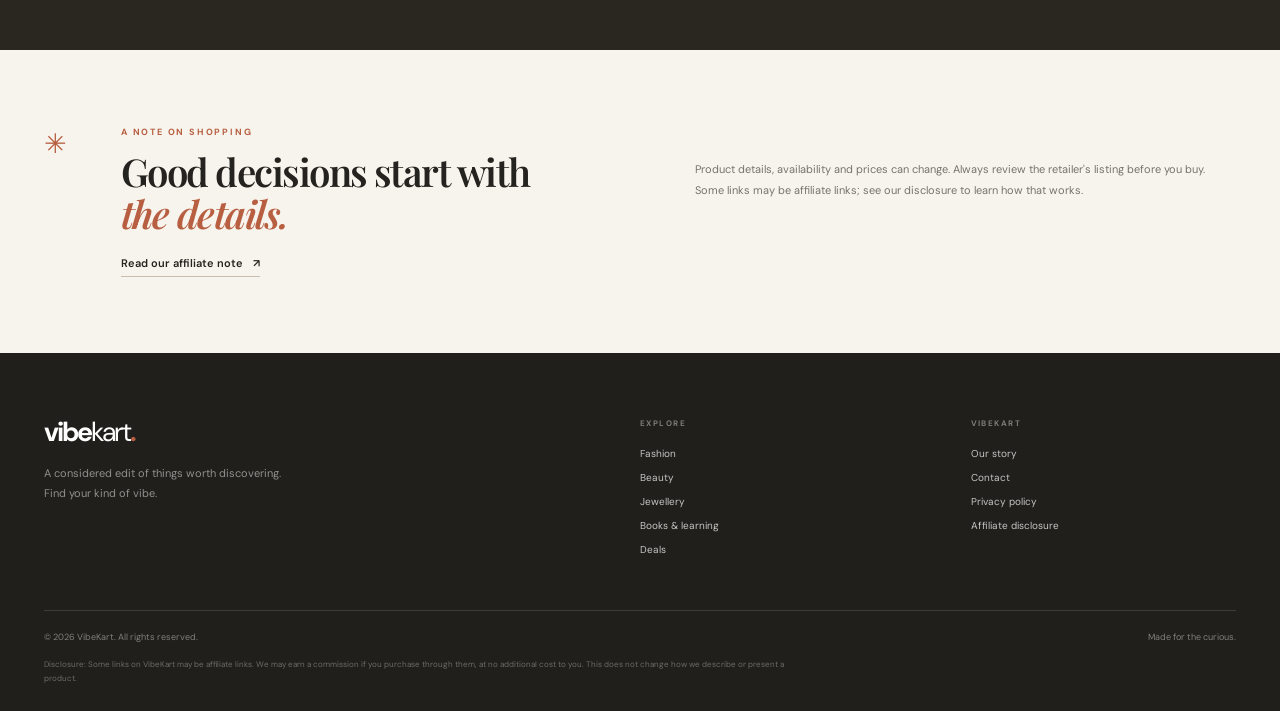
==== commit fe0d5bbb: "Redesign VibeKart storefront and category pages" ====
--- a/index.html
+++ b/index.html
@@ -1,524 +1,237 @@
-<!DOCTYPE html>
-<html lang="en">
-<head>
-  <meta charset="UTF-8" />
-  <meta name="viewport" content="width=device-width, initial-scale=1.0"/>
-  <title>VibeKart – Shop the Vibe</title>
-  <link rel="preconnect" href="https://fonts.googleapis.com">
-  <link href="https://fonts.googleapis.com/css2?family=Playfair+Display:ital,wght@0,700;1,700&family=DM+Sans:wght@400;500;600&display=swap" rel="stylesheet">
-  <link rel="stylesheet" href="style.css" />
-</head>
-<body>
-
-  <!-- ===== NAVBAR ===== -->
-  <nav class="navbar">
-    <a href="index.html" class="logo">VibeKart</a>
-    <ul class="nav-links">
-      <li><a href="clothing.html">Clothing</a></li>
-      <li><a href="beauty.html">Beauty</a></li>
-      <li><a href="jewellery.html">Jewellery</a></li>
-      <li><a href="books.html">Books</a></li>
-      <li><a href="deals.html">Deals</a></li>
-    </ul>
-    <a href="deals.html" class="nav-cta">Weekly Picks</a>
-  </nav>
-  <!-- ===== END NAVBAR ===== -->
-   <!-- ===== HERO ===== -->
-  <section class="hero">
-
-    <!-- Left Side -->
-    <div class="hero-left">
-      <p class="hero-tag">— Curated for the curious</p>
-      <h1>Things you didn't<br/>know you <em>needed.</em></h1>
-      <p class="hero-sub">
-        Viral products, trending finds & honest picks — across Clothing, Beauty, Jewellery & Gadgets. Direct links to Amazon & Flipkart, no fluff.
-      </p>
-      <div class="hero-btns">
-        <a href="#categories" class="btn-primary">Browse All Picks ↓</a>
-        <a href="deals.html" class="btn-secondary">Get weekly drops</a>
-      </div>
-      <p class="hero-note">✦ Updated every week · Honest picks only</p>
-    </div>
-
-    <!-- Right Side — Product Cards -->
-    <div class="hero-right">
-      <div class="hero-card">
-        <span class="hero-card-icon">👗</span>
-        <p class="hero-card-name">Floral Summer Dress</p>
-        <p class="hero-card-price">₹799</p>
-      </div>
-      <div class="hero-card">
-        <span class="hero-card-icon">💄</span>
-        <p class="hero-card-name">Lip Gloss Set</p>
-        <p class="hero-card-price">₹349</p>
-      </div>
-      <div class="hero-card">
-        <span class="hero-card-icon">💍</span>
-        <p class="hero-card-name">Silver Ring</p>
-        <p class="hero-card-price">₹499</p>
-      </div>
-      <div class="hero-card">
-        <span class="hero-card-icon">🎧</span>
-        <p class="hero-card-name">Noise-Cancelling Earbuds</p>
-        <p class="hero-card-price">₹1,999</p>
-      </div>
-    </div>
-
-  </section>
-  <!-- ===== END HERO ===== -->
-   <!-- ===== TICKER ===== -->
-  <div class="ticker-wrap">
-    <div class="ticker-track">
-      <span>Trending on Instagram</span>
-      <span class="dot">·</span>
-      <span>Sold 500+ this week</span>
-      <span class="dot">·</span>
-      <span>Amazon's Choice</span>
-      <span class="dot">·</span>
-      <span>Flipkart Best Deals</span>
-      <span class="dot">·</span>
-      <span>As seen on Reels</span>
-      <span class="dot">·</span>
-      <span>Editor's Picks</span>
-      <span class="dot">·</span>
-      <span>Free Prime Delivery</span>
-      <span class="dot">·</span>
-      <span>Genuinely useful stuff</span>
-      <span class="dot">·</span>
-      <!-- Duplicate for seamless loop -->
-      <span>Trending on Instagram</span>
-      <span class="dot">·</span>
-      <span>Sold 500+ this week</span>
-      <span class="dot">·</span>
-      <span>Amazon's Choice</span>
-      <span class="dot">·</span>
-      <span>Flipkart Best Deals</span>
-      <span class="dot">·</span>
-      <span>As seen on Reels</span>
-      <span class="dot">·</span>
-      <span>Editor's Picks</span>
-      <span class="dot">·</span>
-      <span>Free Prime Delivery</span>
-      <span class="dot">·</span>
-      <span>Genuinely useful stuff</span>
-      <span class="dot">·</span>
-    </div>
-  </div>
-  <!-- ===== END TICKER ===== -->
-   <!-- ===== CLOTHING SECTION ===== -->
-  <section class="product-section" id="clothing">
-
-    <div class="section-header">
-      <div class="section-header-left">
-        <p class="section-tag">👗 Section 01</p>
-        <h2>Clothing & Fashion</h2>
-        <p class="section-desc">Trending outfits & styles blowing up on Reels — dresses, tops, co-ords & more.</p>
-      </div>
-      <a href="clothing.html" class="view-all">View all →</a>
-    </div>
-
-    <div class="products-grid">
-
-      <div class="product-card">
-        <div class="product-badges">
-          <span class="badge badge-category">Clothing</span>
-          <span class="badge badge-viral">Viral</span>
-        </div>
-        <div class="product-icon">👗</div>
-        <h3 class="product-name">Floral Summer Dress</h3>
-        <p class="product-desc">Light, breezy & effortlessly stylish. This floral dress is all over Instagram Reels this season. Available in 6 colours.</p>
-        <div class="product-footer">
-          <div class="product-pricing">
-            <span class="product-price">₹799</span>
-            <span class="product-mrp">₹1,499</span>
-          </div>
-          <span class="product-platform amazon">Amazon</span>
-        </div>
-        <a href="YOUR_AFFILIATE_LINK" target="_blank" class="buy-btn">Buy ↗</a>
-      </div>
-
-      <div class="product-card">
-        <div class="product-badges">
-          <span class="badge badge-category">Clothing</span>
-          <span class="badge badge-hot">Hot</span>
-        </div>
-        <div class="product-icon">👚</div>
-        <h3 class="product-name">Oversized Co-ord Set</h3>
-        <p class="product-desc">The co-ord set everyone's wearing this summer. Relaxed fit, breathable fabric, perfect for brunches & casual outings.</p>
-        <div class="product-footer">
-          <div class="product-pricing">
-            <span class="product-price">₹999</span>
-            <span class="product-mrp">₹1,799</span>
-          </div>
-          <span class="product-platform flipkart">Flipkart</span>
-        </div>
-        <a href="YOUR_AFFILIATE_LINK" target="_blank" class="buy-btn">Buy ↗</a>
-      </div>
-
-      <div class="product-card">
-        <div class="product-badges">
-          <span class="badge badge-category">Clothing</span>
-          <span class="badge badge-new">New</span>
-        </div>
-        <div class="product-icon">🧣</div>
-        <h3 class="product-name">Boho Printed Kurti</h3>
-        <p class="product-desc">Elegant boho print, soft cotton fabric. Pairs perfectly with jeans or palazzos. A wardrobe essential under ₹600.</p>
-        <div class="product-footer">
-          <div class="product-pricing">
-            <span class="product-price">₹549</span>
-            <span class="product-mrp">₹999</span>
-          </div>
-          <span class="product-platform amazon">Amazon</span>
-        </div>
-        <a href="YOUR_AFFILIATE_LINK" target="_blank" class="buy-btn">Buy ↗</a>
-      </div>
-
-    </div>
-  </section>
-  <!-- ===== END CLOTHING SECTION ===== -->
-   <!-- ===== BEAUTY SECTION ===== -->
-  <section class="product-section" id="beauty">
-
-    <div class="section-header">
-      <div class="section-header-left">
-        <p class="section-tag">💄 Section 02</p>
-        <h2>Beauty & Skincare</h2>
-        <p class="section-desc">Viral skincare & makeup finds from Reels — honest reviews, real results.</p>
-      </div>
-      <a href="beauty.html" class="view-all">View all →</a>
-    </div>
-
-    <div class="products-grid">
-
-      <div class="product-card">
-        <div class="product-badges">
-          <span class="badge badge-category">Beauty</span>
-          <span class="badge badge-viral">Viral</span>
-        </div>
-        <div class="product-icon">💆</div>
-        <h3 class="product-name">Facial Gua Sha Tool Set</h3>
-        <p class="product-desc">Reduce puffiness, sculpt your jawline & de-stress in just 5 minutes a day. Rose quartz stone with guide included. All over skincare Reels.</p>
-        <div class="product-footer">
-          <div class="product-pricing">
-            <span class="product-price">₹449</span>
-            <span class="product-mrp">₹999</span>
-          </div>
-          <span class="product-platform amazon">Amazon</span>
-        </div>
-        <a href="YOUR_AFFILIATE_LINK" target="_blank" class="buy-btn">Buy ↗</a>
-      </div>
-
-      <div class="product-card">
-        <div class="product-badges">
-          <span class="badge badge-category">Beauty</span>
-          <span class="badge badge-hot">Hot</span>
-        </div>
-        <div class="product-icon">✨</div>
-        <h3 class="product-name">Vitamin C Serum</h3>
-        <p class="product-desc">Brightens skin, fades dark spots & gives you that glass skin glow. Dermatologist tested, suitable for all skin types. Best seller on Nykaa.</p>
-        <div class="product-footer">
-          <div class="product-pricing">
-            <span class="product-price">₹349</span>
-            <span class="product-mrp">₹699</span>
-          </div>
-          <span class="product-platform nykaa">Nykaa</span>
-        </div>
-        <a href="YOUR_AFFILIATE_LINK" target="_blank" class="buy-btn">Buy ↗</a>
-      </div>
-
-      <div class="product-card">
-        <div class="product-badges">
-          <span class="badge badge-category">Beauty</span>
-          <span class="badge badge-new">New</span>
-        </div>
-        <div class="product-icon">💋</div>
-        <h3 class="product-name">Lip Gloss Set — 6 Shades</h3>
-        <p class="product-desc">Non-sticky, long-lasting formula with a mirror-like shine. 6 gorgeous shades in one set. The lip combo everyone's ordering right now.</p>
-        <div class="product-footer">
-          <div class="product-pricing">
-            <span class="product-price">₹349</span>
-            <span class="product-mrp">₹650</span>
-          </div>
-          <span class="product-platform amazon">Amazon</span>
-        </div>
-        <a href="YOUR_AFFILIATE_LINK" target="_blank" class="buy-btn">Buy ↗</a>
-      </div>
-
-    </div>
-  </section>
-  <!-- ===== END BEAUTY SECTION ===== -->
-   <!-- ===== JEWELLERY SECTION ===== -->
-  <section class="product-section" id="jewellery">
-
-    <div class="section-header">
-      <div class="section-header-left">
-        <p class="section-tag">💍 Section 03</p>
-        <h2>Jewellery & Accessories</h2>
-        <p class="section-desc">Affordable jewellery that looks expensive — rings, earrings, necklaces & more.</p>
-      </div>
-      <a href="jewellery.html" class="view-all">View all →</a>
-    </div>
-
-    <div class="products-grid">
-
-      <div class="product-card">
-        <div class="product-badges">
-          <span class="badge badge-category">Jewellery</span>
-          <span class="badge badge-viral">Viral</span>
-        </div>
-        <div class="product-icon">💍</div>
-        <h3 class="product-name">Minimal Silver Ring Set</h3>
-        <p class="product-desc">Set of 5 stackable silver rings — dainty, minimal & totally aesthetic. Tarnish-resistant. The ring stack all over Pinterest & Reels right now.</p>
-        <div class="product-footer">
-          <div class="product-pricing">
-            <span class="product-price">₹499</span>
-            <span class="product-mrp">₹999</span>
-          </div>
-          <span class="product-platform amazon">Amazon</span>
-        </div>
-        <a href="YOUR_AFFILIATE_LINK" target="_blank" class="buy-btn">Buy ↗</a>
-      </div>
-
-      <div class="product-card">
-        <div class="product-badges">
-          <span class="badge badge-category">Jewellery</span>
-          <span class="badge badge-hot">Hot</span>
-        </div>
-        <div class="product-icon">📿</div>
-        <h3 class="product-name">Layered Pearl Necklace</h3>
-        <p class="product-desc">3-layer faux pearl necklace with a gold-tone chain. Elegant yet affordable. Pairs beautifully with both western & ethnic outfits.</p>
-        <div class="product-footer">
-          <div class="product-pricing">
-            <span class="product-price">₹349</span>
-            <span class="product-mrp">₹799</span>
-          </div>
-          <span class="product-platform myntra">Myntra</span>
-        </div>
-        <a href="YOUR_AFFILIATE_LINK" target="_blank" class="buy-btn">Buy ↗</a>
-      </div>
-
-      <div class="product-card">
-        <div class="product-badges">
-          <span class="badge badge-category">Jewellery</span>
-          <span class="badge badge-new">New</span>
-        </div>
-        <div class="product-icon">✨</div>
-        <h3 class="product-name">Oxidised Jhumka Earrings</h3>
-        <p class="product-desc">Traditional oxidised silver jhumkas with a boho twist. Lightweight, hypoallergenic & perfect for festive looks or everyday ethnic wear.</p>
-        <div class="product-footer">
-          <div class="product-pricing">
-            <span class="product-price">₹279</span>
-            <span class="product-mrp">₹599</span>
-          </div>
-          <span class="product-platform amazon">Amazon</span>
-        </div>
-        <a href="YOUR_AFFILIATE_LINK" target="_blank" class="buy-btn">Buy ↗</a>
-      </div>
-
-    </div>
-  </section>
-  <!-- ===== END JEWELLERY SECTION ===== -->
-  <!-- ===== BOOKS SECTION ===== -->
-  <section class="product-section" id="books">
-
-    <div class="section-header">
-      <div class="section-header-left">
-        <p class="section-tag">📚 Section 04</p>
-        <h2>Books & Learning</h2>
-        <p class="section-desc">Bestselling books, self-help gems & must-reads — handpicked & updated every week.</p>
-      </div>
-      <a href="books.html" class="view-all">View all →</a>
-    </div>
-
-    <div class="products-grid">
-
-      <div class="product-card">
-        <div class="product-badges">
-          <span class="badge badge-category">Books</span>
-          <span class="badge badge-viral">Viral</span>
-        </div>
-        <div class="product-icon">📖</div>
-        <h3 class="product-name">Atomic Habits — James Clear</h3>
-        <p class="product-desc">The #1 bestseller on building good habits & breaking bad ones. Life-changing framework used by millions. The most gifted book on Amazon right now.</p>
-        <div class="product-footer">
-          <div class="product-pricing">
-            <span class="product-price">₹399</span>
-            <span class="product-mrp">₹799</span>
-          </div>
-          <span class="product-platform amazon">Amazon</span>
-        </div>
-        <a href="YOUR_AFFILIATE_LINK" target="_blank" class="buy-btn">Buy ↗</a>
-      </div>
-
-      <div class="product-card">
-        <div class="product-badges">
-          <span class="badge badge-category">Books</span>
-          <span class="badge badge-hot">Hot</span>
-        </div>
-        <div class="product-icon">📗</div>
-        <h3 class="product-name">The Psychology of Money</h3>
-        <p class="product-desc">Timeless lessons on wealth, greed & happiness. The finance book that doesn't feel like a finance book. All over BookTok & Instagram this month.</p>
-        <div class="product-footer">
-          <div class="product-pricing">
-            <span class="product-price">₹349</span>
-            <span class="product-mrp">₹699</span>
-          </div>
-          <span class="product-platform amazon">Amazon</span>
-        </div>
-        <a href="YOUR_AFFILIATE_LINK" target="_blank" class="buy-btn">Buy ↗</a>
-      </div>
-
-      <div class="product-card">
-        <div class="product-badges">
-          <span class="badge badge-category">Books</span>
-          <span class="badge badge-new">New</span>
-        </div>
-        <div class="product-icon">📘</div>
-        <h3 class="product-name">Ikigai — Héctor García</h3>
-        <p class="product-desc">The Japanese secret to a long & happy life. A short, powerful read about finding your purpose. Perfect gift for anyone feeling lost or stuck.</p>
-        <div class="product-footer">
-          <div class="product-pricing">
-            <span class="product-price">₹299</span>
-            <span class="product-mrp">₹499</span>
-          </div>
-          <span class="product-platform flipkart">Flipkart</span>
-        </div>
-        <a href="YOUR_AFFILIATE_LINK" target="_blank" class="buy-btn">Buy ↗</a>
-      </div>
-
-    </div>
-  </section>
-  <!-- ===== END BOOKS SECTION ===== -->
-   
-  <!-- ===== HOT DEALS SECTION ===== -->
-  <section class="product-section" id="deals">
-
-    <div class="section-header">
-      <div class="section-header-left">
-        <p class="section-tag">🔥 Section 05</p>
-        <h2>Hot Deals Right Now</h2>
-        <p class="section-desc">The biggest discounts of the week across every category — grab them before they're gone.</p>
-      </div>
-      <a href="deals.html" class="view-all">View all →</a>
-    </div>
-
-    <div class="products-grid">
-
-      <div class="product-card">
-        <div class="product-badges">
-          <span class="badge badge-category">Beauty</span>
-          <span class="badge badge-deal">Deal</span>
-        </div>
-        <div class="product-icon">💆</div>
-        <h3 class="product-name">Facial Gua Sha Tool Set</h3>
-        <p class="product-desc">Reduce puffiness, sculpt your jawline & de-stress in 5 minutes a day. Rose quartz stone + guide included. All over skincare Reels.</p>
-        <div class="product-footer">
-          <div class="product-pricing">
-            <span class="product-price">₹449</span>
-            <span class="product-mrp">₹999</span>
-          </div>
-          <span class="product-platform amazon">Amazon</span>
-        </div>
-        <a href="YOUR_AFFILIATE_LINK" target="_blank" class="buy-btn">Buy ↗</a>
-      </div>
-
-      <div class="product-card">
-        <div class="product-badges">
-          <span class="badge badge-category">Gadgets</span>
-          <span class="badge badge-deal">Deal</span>
-        </div>
-        <div class="product-icon">🖱️</div>
-        <h3 class="product-name">Silent Ergonomic Wireless Mouse</h3>
-        <p class="product-desc">Click-free, ergonomic shape, 2.4GHz wireless. Works on any surface. 12-month battery life. The WFH upgrade that's only ₹599 right now.</p>
-        <div class="product-footer">
-          <div class="product-pricing">
-            <span class="product-price">₹599</span>
-            <span class="product-mrp">₹1,299</span>
-          </div>
-          <span class="product-platform amazon">Amazon</span>
-        </div>
-        <a href="YOUR_AFFILIATE_LINK" target="_blank" class="buy-btn">Buy ↗</a>
-      </div>
-
-      <div class="product-card">
-        <div class="product-badges">
-          <span class="badge badge-category">Clothing</span>
-          <span class="badge badge-deal">Deal</span>
-        </div>
-        <div class="product-icon">🔆</div>
-        <h3 class="product-name">Ring Light 10" with Stand</h3>
-        <p class="product-desc">3 color modes, adjustable brightness, phone holder included. Instantly better Reels, calls & selfies. The creator essential under ₹1,000.</p>
-        <div class="product-footer">
-          <div class="product-pricing">
-            <span class="product-price">₹899</span>
-            <span class="product-mrp">₹2,499</span>
-          </div>
-          <span class="product-platform flipkart">Flipkart</span>
-        </div>
-        <a href="YOUR_AFFILIATE_LINK" target="_blank" class="buy-btn">Buy ↗</a>
-      </div>
-
-    </div>
-  </section>
-  <!-- ===== END HOT DEALS SECTION ===== -->
-   <!-- ===== FOOTER ===== -->
-  <footer class="footer">
-
-    <div class="footer-top">
-
-      <div class="footer-brand">
-        <a href="index.html" class="logo">VibeKart</a>
-        <p class="footer-tagline">Curating the internet's most talked-about products. Updated every week, honest always.</p>
-        <div class="footer-socials">
-          <a href="#">📸 Instagram</a>
-          <a href="#">▶ YouTube</a>
-          <a href="#">💬 WhatsApp</a>
-          <a href="#">✈️ Telegram</a>
-        </div>
-      </div>
-
-      <div class="footer-col">
-        <h4>Explore</h4>
-        <ul>
-          <li><a href="clothing.html">Clothing & Fashion</a></li>
-          <li><a href="beauty.html">Beauty & Skincare</a></li>
-          <li><a href="jewellery.html">Jewellery & Accessories</a></li>
-          <li><a href="books.html">Books & Learning</a></li>
-          <li><a href="deals.html">Hot Deals</a></li>
-        </ul>
-      </div>
-
-      <div class="footer-col">
-        <h4>Follow Us</h4>
-        <ul>
-          <li><a href="https://instagram.com/vibekart" target="_blank">Instagram</a></li>
-          <li><a href="https://youtube.com/vibekart" target="_blank">YouTube Shorts</a></li>
-          <li><a href="https://whatsapp.com/vibekart" target="_blank">WhatsApp Channel</a></li>
-          <li><a href="https://telegram.me/vibekart" target="_blank">Telegram</a></li>
-        </ul>
-      </div>
-
-      <div class="footer-col">
-        <h4>Info</h4>
-        <ul>
-          <li><a href="about.html">About VibeKart</a></li>
-          <li><a href="contact.html">Contact Us</a></li>
-          <li><a href="privacy-policy.html">Privacy Policy</a></li>
-          <li><a href="affiliate-disclaimer.html">Affiliate Disclaimer</a></li>
-        </ul>
-      </div>
-
-    </div>
-
-    <div class="footer-bottom">
-      <p>© 2025 VibeKart. All rights reserved.</p>
-      <p class="footer-disclosure">Affiliate Disclosure: VibeKart participates in the Amazon Associates & Flipkart Affiliate programmes. We earn a small commission when you buy through our links — at no extra cost to you.</p>
-    </div>
-
-  </footer>
-  <!-- ===== END FOOTER ===== -->
-
-
-  <script src="script.js"></script>
-</body>
-</html>+<!doctype html>
+<html lang="en">
+<head>
+  <meta charset="utf-8">
+  <meta name="viewport" content="width=device-width, initial-scale=1">
+  <meta name="theme-color" content="#f7f4ed">
+  <meta name="description" content="Discover a considered edit of fashion, beauty, jewellery, books and everyday finds at VibeKart.">
+  <meta property="og:type" content="website">
+  <meta property="og:title" content="VibeKart — Good finds. Better taste.">
+  <meta property="og:description" content="A considered edit of things worth discovering.">
+  <meta property="og:image" content="https://images.unsplash.com/photo-1490481651871-ab68de25d43d?auto=format&fit=crop&w=1200&q=85">
+  <title>VibeKart — Good finds. Better taste.</title>
+  <link rel="preconnect" href="https://fonts.googleapis.com">
+  <link rel="preconnect" href="https://fonts.gstatic.com" crossorigin>
+  <link rel="preconnect" href="https://images.unsplash.com">
+  <link href="https://fonts.googleapis.com/css2?family=DM+Sans:wght@400;500;600;700&family=Playfair+Display:ital,wght@0,600;0,700;1,600;1,700&display=swap" rel="stylesheet">
+  <link rel="stylesheet" href="style.css">
+  <link rel="stylesheet" href="home.css">
+  <script src="home.js" defer></script>
+</head>
+<body class="home-page">
+  <div class="vk-announcement">
+    <p><span class="vk-announcement-dot" aria-hidden="true"></span> A considered edit of things worth discovering</p>
+    <a href="about.html">Get to know VibeKart <span aria-hidden="true">↗</span></a>
+  </div>
+
+  <header class="vk-header">
+    <div class="vk-header-inner">
+      <a class="vk-logo" href="index.html" aria-label="VibeKart home">vibe<span>kart</span><i>.</i></a>
+
+      <button class="vk-menu-toggle" type="button" aria-label="Open navigation" aria-expanded="false" aria-controls="vk-navigation">
+        <span></span><span></span>
+      </button>
+
+      <nav class="vk-navigation" id="vk-navigation" aria-label="Main navigation">
+        <a href="#categories">Discover</a>
+        <a href="#featured">The edit</a>
+        <a href="clothing.html">Fashion</a>
+        <a href="beauty.html">Beauty</a>
+        <a href="about.html">Our story</a>
+      </nav>
+
+      <a class="vk-header-cta" href="#featured">Explore finds <span aria-hidden="true">↗</span></a>
+    </div>
+  </header>
+
+  <main>
+    <section class="vk-hero vk-shell" aria-labelledby="hero-title">
+      <div class="vk-hero-copy">
+        <p class="vk-eyebrow"><span class="vk-eyebrow-line"></span> THE EVERYDAY DISCOVERY EDIT</p>
+        <h1 id="hero-title">Good finds.<br>Better <em>taste.</em></h1>
+        <p class="vk-hero-description">A little inspiration for the things you wear, use, read and love. Explore thoughtful picks across style, beauty and everyday living.</p>
+        <div class="vk-hero-actions">
+          <a class="vk-button vk-button-dark" href="#categories">Explore the edit <span aria-hidden="true">↘</span></a>
+          <a class="vk-text-link" href="about.html">What is VibeKart? <span aria-hidden="true">↗</span></a>
+        </div>
+        <div class="vk-hero-footnote">
+          <span class="vk-footnote-mark" aria-hidden="true">✳</span>
+          <span>Curious finds, considered choices.<br><small>Always check the retailer for the latest details.</small></span>
+        </div>
+      </div>
+
+      <div class="vk-hero-art" aria-label="A collage of fashion and lifestyle inspiration">
+        <div class="vk-hero-photo-main">
+          <img src="https://images.unsplash.com/photo-1490481651871-ab68de25d43d?auto=format&fit=crop&w=1200&q=85" alt="A carefully styled collection of clothing and accessories" fetchpriority="high">
+        </div>
+        <div class="vk-hero-photo-small">
+          <img src="image/beauty/swiss-beauty-moisturiser.jpg" alt="Skincare product detail">
+        </div>
+        <div class="vk-hero-stamp"><span>THE</span><strong>GOOD<br>FIND</strong><span>CLUB&nbsp; · &nbsp;VK</span></div>
+        <div class="vk-hero-caption"><span class="vk-caption-kicker">A FRESH PERSPECTIVE</span><strong>Find your<br>kind of vibe.</strong></div>
+      </div>
+    </section>
+
+    <section class="vk-values" aria-label="What you can discover at VibeKart">
+      <div class="vk-shell vk-values-inner">
+        <span>STYLE THAT SPEAKS</span><i aria-hidden="true">✳</i>
+        <span>EVERYDAY ESSENTIALS</span><i aria-hidden="true">✳</i>
+        <span>IDEAS WORTH KEEPING</span><i aria-hidden="true">✳</i>
+        <span>SMALL THINGS, BIG JOY</span>
+      </div>
+    </section>
+
+    <section class="vk-section vk-shell" id="categories" aria-labelledby="categories-title">
+      <div class="vk-section-heading">
+        <div>
+          <p class="vk-eyebrow">A WORLD OF LITTLE DISCOVERIES</p>
+          <h2 id="categories-title">Explore by <em>interest.</em></h2>
+        </div>
+        <p class="vk-section-intro">From everyday staples to the occasional unexpected favourite, start wherever your curiosity takes you.</p>
+      </div>
+
+      <div class="vk-category-grid">
+        <a class="vk-category-card vk-category-fashion" href="clothing.html">
+          <img src="https://images.unsplash.com/photo-1539109136881-3be0616acf4b?auto=format&fit=crop&w=900&q=85" alt="Contemporary fashion styling" loading="lazy">
+          <span class="vk-category-number">01 / STYLE</span>
+          <span class="vk-category-title">Fashion <b aria-hidden="true">↗</b></span>
+        </a>
+        <a class="vk-category-card vk-category-beauty" href="beauty.html">
+          <img src="image/beauty/swiss-beauty-moisturiser.jpg" alt="Skincare and beauty essentials" loading="lazy">
+          <span class="vk-category-number">02 / CARE</span>
+          <span class="vk-category-title">Beauty <b aria-hidden="true">↗</b></span>
+        </a>
+        <a class="vk-category-card vk-category-jewellery" href="jewellery.html">
+          <img src="https://images.unsplash.com/photo-1611652022419-a9419f74343d?auto=format&fit=crop&w=900&q=85" alt="Minimal jewellery and accessories" loading="lazy">
+          <span class="vk-category-number">03 / DETAILS</span>
+          <span class="vk-category-title">Jewellery <b aria-hidden="true">↗</b></span>
+        </a>
+        <a class="vk-category-card vk-category-books" href="books.html">
+          <img src="https://images.unsplash.com/photo-1512820790803-83ca734da794?auto=format&fit=crop&w=900&q=85" alt="Books ready to be explored" loading="lazy">
+          <span class="vk-category-number">04 / IDEAS</span>
+          <span class="vk-category-title">Books & learning <b aria-hidden="true">↗</b></span>
+        </a>
+        <a class="vk-category-card vk-category-deals" href="deals.html">
+          <img src="https://images.unsplash.com/photo-1505740420928-5e560c06d30e?auto=format&fit=crop&w=900&q=85" alt="Over-ear headphones and everyday tech" loading="lazy">
+          <span class="vk-category-number">05 / GOOD FINDS</span>
+          <span class="vk-category-title">Deals & more <b aria-hidden="true">↗</b></span>
+        </a>
+      </div>
+    </section>
+
+    <section class="vk-featured-section" id="featured" aria-labelledby="featured-title">
+      <div class="vk-shell">
+        <div class="vk-section-heading vk-featured-heading">
+          <div>
+            <p class="vk-eyebrow">THE VIBEKART SHORTLIST</p>
+            <h2 id="featured-title">A few things catching<br>our <em>eye.</em></h2>
+          </div>
+          <div class="vk-featured-side">
+            <label class="vk-search" for="vk-search-input">
+              <span aria-hidden="true">⌕</span>
+              <input id="vk-search-input" type="search" placeholder="Search the shortlist" autocomplete="off">
+              <kbd>/</kbd>
+            </label>
+            <p>Use the search to find a category or idea.</p>
+          </div>
+        </div>
+
+        <div class="vk-product-grid" id="vk-product-grid">
+          <article class="vk-product-card" data-search="fashion clothing floral dress style outfit">
+            <a class="vk-product-image" href="clothing.html" aria-label="Explore fashion picks">
+              <img src="https://images.unsplash.com/photo-1539109136881-3be0616acf4b?auto=format&fit=crop&w=900&q=85" alt="A look from the fashion edit" loading="lazy">
+              <span class="vk-image-label">THE STYLE EDIT</span>
+              <span class="vk-image-arrow" aria-hidden="true">↗</span>
+            </a>
+            <div class="vk-product-meta"><span>01 / FASHION</span><span>STYLE NOTES</span></div>
+            <h3>Pieces with a point of view</h3>
+            <p>Easy-to-wear ideas, expressive details and fresh outfit inspiration.</p>
+            <a class="vk-card-link" href="clothing.html">Explore fashion <span aria-hidden="true">→</span></a>
+          </article>
+
+          <article class="vk-product-card" data-search="beauty skincare moisturiser self care skin care">
+            <a class="vk-product-image vk-image-beauty" href="beauty.html" aria-label="Explore beauty picks">
+              <img src="image/beauty/swiss-beauty-moisturiser.jpg" alt="A moisturiser from the beauty edit" loading="lazy">
+              <span class="vk-image-label">THE CARE EDIT</span>
+              <span class="vk-image-arrow" aria-hidden="true">↗</span>
+            </a>
+            <div class="vk-product-meta"><span>02 / BEAUTY</span><span>DAILY RITUALS</span></div>
+            <h3>Make room for a little care</h3>
+            <p>Beauty and skincare discoveries to help shape your everyday routine.</p>
+            <a class="vk-card-link" href="beauty.html">Explore beauty <span aria-hidden="true">→</span></a>
+          </article>
+
+          <article class="vk-product-card" data-search="jewellery accessories earrings necklace rings minimal details">
+            <a class="vk-product-image" href="jewellery.html" aria-label="Explore jewellery picks">
+              <img src="https://images.unsplash.com/photo-1611652022419-a9419f74343d?auto=format&fit=crop&w=900&q=85" alt="A selection of jewellery details" loading="lazy">
+              <span class="vk-image-label">THE DETAILS EDIT</span>
+              <span class="vk-image-arrow" aria-hidden="true">↗</span>
+            </a>
+            <div class="vk-product-meta"><span>03 / ACCESSORIES</span><span>FINISHING TOUCHES</span></div>
+            <h3>The little details matter</h3>
+            <p>Accessories and finishing touches that make an everyday look yours.</p>
+            <a class="vk-card-link" href="jewellery.html">Explore jewellery <span aria-hidden="true">→</span></a>
+          </article>
+
+          <article class="vk-product-card" data-search="books reading learning ideas habits money personal growth">
+            <a class="vk-product-image" href="books.html" aria-label="Explore books and learning picks">
+              <img src="https://images.unsplash.com/photo-1512820790803-83ca734da794?auto=format&fit=crop&w=900&q=85" alt="A stack of books for the curious" loading="lazy">
+              <span class="vk-image-label">THE IDEAS EDIT</span>
+              <span class="vk-image-arrow" aria-hidden="true">↗</span>
+            </a>
+            <div class="vk-product-meta"><span>04 / BOOKS</span><span>FOOD FOR THOUGHT</span></div>
+            <h3>Something worth getting lost in</h3>
+            <p>Books, useful ideas and small sparks of inspiration for curious minds.</p>
+            <a class="vk-card-link" href="books.html">Explore books <span aria-hidden="true">→</span></a>
+          </article>
+        </div>
+        <p class="vk-no-results" id="vk-no-results" hidden>No matching finds yet. Try another search.</p>
+        <div class="vk-featured-bottom"><a class="vk-button vk-button-outline" href="deals.html">See all categories <span aria-hidden="true">↗</span></a></div>
+      </div>
+    </section>
+
+    <section class="vk-story-band" id="about">
+      <div class="vk-shell vk-story-inner">
+        <div class="vk-story-mark" aria-hidden="true">VK<span>.</span></div>
+        <div class="vk-story-copy">
+          <p class="vk-eyebrow">NOT MORE STUFF. BETTER DISCOVERIES.</p>
+          <h2>Less noise.<br><em>More of what feels like you.</em></h2>
+          <p>VibeKart is a place to browse with curiosity. We bring together ideas across style, self-care, reading and everyday living, so finding your next favourite feels a little easier.</p>
+          <a class="vk-button vk-button-light" href="about.html">A little about us <span aria-hidden="true">↗</span></a>
+        </div>
+        <div class="vk-story-image">
+          <img src="https://images.unsplash.com/photo-1494438639946-1ebd1d20bf85?auto=format&fit=crop&w=1000&q=85" alt="A calm, thoughtfully styled reading and living space" loading="lazy">
+        </div>
+      </div>
+    </section>
+
+    <section class="vk-note-section vk-shell">
+      <div class="vk-note-icon" aria-hidden="true">✳</div>
+      <div>
+        <p class="vk-eyebrow">A NOTE ON SHOPPING</p>
+        <h2>Good decisions start with<br><em>the details.</em></h2>
+      </div>
+      <p class="vk-note-copy">Product details, availability and prices can change. Always review the retailer's listing before you buy. Some links may be affiliate links; see our disclosure to learn how that works.</p>
+      <a class="vk-text-link" href="affiliate-disclaimer.html">Read our affiliate note <span aria-hidden="true">↗</span></a>
+    </section>
+  </main>
+
+  <footer class="vk-footer">
+    <div class="vk-shell">
+      <div class="vk-footer-main">
+        <div class="vk-footer-brand">
+          <a class="vk-logo vk-logo-light" href="index.html">vibe<span>kart</span><i>.</i></a>
+          <p>A considered edit of things worth discovering. Find your kind of vibe.</p>
+        </div>
+        <div class="vk-footer-col"><h2>Explore</h2><a href="clothing.html">Fashion</a><a href="beauty.html">Beauty</a><a href="jewellery.html">Jewellery</a><a href="books.html">Books & learning</a><a href="deals.html">Deals</a></div>
+        <div class="vk-footer-col"><h2>VibeKart</h2><a href="about.html">Our story</a><a href="contact.html">Contact</a><a href="privacy-policy.html">Privacy policy</a><a href="affiliate-disclaimer.html">Affiliate disclosure</a></div>
+      </div>
+      <div class="vk-footer-bottom">
+        <span>© <span id="vk-year">2026</span> VibeKart. All rights reserved.</span>
+        <span>Made for the curious.</span>
+      </div>
+      <p class="vk-disclosure">Disclosure: Some links on VibeKart may be affiliate links. We may earn a commission if you purchase through them, at no additional cost to you. This does not change how we describe or present a product.</p>
+    </div>
+  </footer>
+</body>
+</html>
--- a/style.css
+++ b/style.css
@@ -996,3 +996,12 @@
   color: #3a6b4a;
   line-height: 1.7;
 }
+/* ===== PRODUCT IMAGE ===== */
+.product-img {
+  width: 100%;
+  height: 180px;
+  object-fit: contain;
+  border-radius: 10px;
+  background: var(--surface);
+  padding: 0.5rem;
+}
--- a/home.css
+++ b/home.css
@@ -0,0 +1,222 @@
+/* VibeKart editorial homepage refresh. Kept separate from shared styles.css. */
+.home-page {
+  --vk-ink: #25231f;
+  --vk-muted: #77736c;
+  --vk-paper: #f7f4ed;
+  --vk-white: #fffefa;
+  --vk-line: #e6e0d5;
+  --vk-rust: #b85f42;
+  --vk-rust-dark: #93472f;
+  --vk-olive: #777d61;
+  background: var(--vk-paper);
+  color: var(--vk-ink);
+  font-family: 'DM Sans', sans-serif;
+}
+.home-page a { color: inherit; }
+.home-page img { display: block; max-width: 100%; }
+.home-page .vk-shell { width: min(1240px, calc(100% - 88px)); margin-inline: auto; }
+.home-page .vk-announcement { min-height: 36px; padding: 8px 5.4%; display: flex; justify-content: space-between; align-items: center; gap: 18px; background: var(--vk-ink); color: rgba(255,255,255,.78); font-size: 10px; letter-spacing: .11em; text-transform: uppercase; }
+.vk-announcement p { display: flex; align-items: center; gap: 9px; }
+.vk-announcement a { color: rgba(255,255,255,.9); text-decoration: none; white-space: nowrap; transition: color .2s; }
+.vk-announcement a:hover { color: #e8b89d; }
+.vk-announcement-dot { width: 6px; height: 6px; border-radius: 50%; background: #c98767; display: inline-block; }
+.home-page .vk-header { position: sticky; top: 0; z-index: 30; background: rgba(247,244,237,.94); backdrop-filter: blur(18px); border-bottom: 1px solid rgba(37,35,31,.09); transition: box-shadow .25s; }
+.vk-header.is-scrolled { box-shadow: 0 8px 26px rgba(37,35,31,.08); }
+.vk-header-inner { width: min(1240px, calc(100% - 88px)); min-height: 82px; margin: auto; display: flex; align-items: center; justify-content: space-between; gap: 28px; }
+.vk-logo { font-size: 27px; font-weight: 700; letter-spacing: -.075em; text-decoration: none; line-height: 1; color: var(--vk-ink); }
+.vk-logo span { font-weight: 400; }
+.vk-logo i { font-style: normal; color: var(--vk-rust); }
+.vk-navigation { display: flex; gap: clamp(18px, 3vw, 42px); align-items: center; }
+.vk-navigation a { text-decoration: none; font-size: 12px; color: #656159; transition: color .2s; }
+.vk-navigation a:hover { color: var(--vk-rust); }
+.vk-header-cta { display: inline-flex; align-items: center; gap: 16px; padding: 12px 17px; border: 1px solid rgba(37,35,31,.24); text-decoration: none; text-transform: uppercase; letter-spacing: .09em; font-size: 10px; font-weight: 700; transition: background .2s, color .2s, border-color .2s; }
+.vk-header-cta:hover { background: var(--vk-ink); border-color: var(--vk-ink); color: white; }
+.vk-menu-toggle { display: none; }
+.vk-hero { min-height: 640px; padding-block: 72px 88px; display: grid; grid-template-columns: .92fr 1.08fr; align-items: center; gap: 7%; }
+.vk-hero-copy { position: relative; z-index: 2; padding: 18px 0 26px; }
+.vk-eyebrow { color: var(--vk-rust); font-size: 9px; line-height: 1.5; font-weight: 700; letter-spacing: .2em; text-transform: uppercase; }
+.vk-eyebrow-line { display: inline-block; width: 29px; height: 1px; margin: 0 10px 3px 0; background: var(--vk-rust); }
+.vk-hero h1 { margin: 28px 0 22px; max-width: 580px; font-family: 'Playfair Display', Georgia, serif; font-size: clamp(58px, 6.4vw, 91px); line-height: .99; font-weight: 600; letter-spacing: -.055em; color: var(--vk-ink); }
+.vk-hero h1 em, .vk-section-heading h2 em, .vk-story-copy h2 em, .vk-note-section h2 em { color: var(--vk-rust); font-weight: 600; }
+.vk-hero-description { max-width: 445px; color: var(--vk-muted); font-size: 14px; line-height: 1.9; }
+.vk-hero-actions { margin-top: 32px; display: flex; align-items: center; flex-wrap: wrap; gap: 26px; }
+.vk-button { min-height: 48px; display: inline-flex; align-items: center; justify-content: center; gap: 26px; padding: 0 20px; text-decoration: none; font-size: 10px; font-weight: 700; letter-spacing: .11em; text-transform: uppercase; transition: transform .2s, background .2s, color .2s, border-color .2s; }
+.vk-button:hover { transform: translateY(-2px); }
+.vk-button-dark { color: white !important; background: var(--vk-ink); border: 1px solid var(--vk-ink); }
+.vk-button-dark:hover { background: var(--vk-rust); border-color: var(--vk-rust); }
+.vk-text-link { display: inline-flex; align-items: center; gap: 10px; color: var(--vk-ink); text-decoration: none; font-size: 11px; font-weight: 600; border-bottom: 1px solid #c8bfb0; padding-bottom: 6px; transition: color .2s, border-color .2s; }
+.vk-text-link:hover { color: var(--vk-rust); border-color: var(--vk-rust); }
+.vk-hero-footnote { display: flex; align-items: flex-start; gap: 12px; margin-top: 55px; color: #59554d; font-size: 11px; line-height: 1.6; }
+.vk-footnote-mark { font-size: 18px; color: var(--vk-rust); line-height: 1; }
+.vk-hero-footnote small { color: #969087; font-size: 9px; }
+.vk-hero-art { min-height: 500px; max-width: 590px; width: 100%; margin-left: auto; position: relative; }
+.vk-hero-photo-main { position: absolute; inset: 0 10% 6% 11%; overflow: hidden; background: #e7ded0; }
+.vk-hero-photo-main::after { content: ''; position: absolute; inset: 0; background: linear-gradient(180deg, transparent 55%, rgba(35,29,23,.18)); pointer-events: none; }
+.vk-hero-photo-main img { width: 100%; height: 100%; object-fit: cover; object-position: center; }
+.vk-hero-photo-small { position: absolute; width: 34%; height: 37%; left: 0; bottom: 0; padding: 8px; background: var(--vk-white); box-shadow: 0 16px 45px rgba(41,34,25,.13); transform: rotate(-4deg); }
+.vk-hero-photo-small img { width: 100%; height: 100%; object-fit: cover; }
+.vk-hero-stamp { position: absolute; top: 8%; right: 0; width: 108px; height: 108px; border-radius: 50%; display: flex; flex-direction: column; justify-content: center; align-items: center; background: var(--vk-rust); color: #fff8ef; transform: rotate(9deg); box-shadow: 0 12px 28px rgba(85,47,32,.2); }
+.vk-hero-stamp span { font-size: 7px; letter-spacing: .19em; }
+.vk-hero-stamp strong { margin: 5px 0; font-family: 'Playfair Display', serif; font-size: 19px; line-height: .9; text-align: center; }
+.vk-hero-caption { position: absolute; bottom: 3%; right: 0; padding: 17px 20px 17px 24px; background: var(--vk-white); box-shadow: 0 12px 35px rgba(41,34,25,.1); }
+.vk-caption-kicker { display: block; color: var(--vk-rust); font-size: 7px; font-weight: 700; letter-spacing: .18em; }
+.vk-hero-caption strong { display: block; margin-top: 6px; font-family: 'Playfair Display', serif; font-size: 20px; line-height: 1.06; font-weight: 600; }
+.vk-values { background: #eae5da; border-block: 1px solid #ded7ca; }
+.vk-values-inner { min-height: 67px; display: flex; align-items: center; justify-content: space-between; gap: 15px; overflow: hidden; }
+.vk-values span { white-space: nowrap; color: #5e5a51; font-size: 9px; font-weight: 700; letter-spacing: .16em; }
+.vk-values i { color: var(--vk-rust); font-style: normal; font-size: 15px; }
+.vk-section { padding-block: 110px 118px; }
+.vk-section-heading { margin-bottom: 40px; display: flex; align-items: end; justify-content: space-between; gap: 36px; }
+.vk-section-heading h2 { margin-top: 14px; font-family: 'Playfair Display', Georgia, serif; font-size: clamp(38px, 4.4vw, 58px); line-height: 1.08; font-weight: 600; letter-spacing: -.045em; }
+.vk-section-intro { max-width: 335px; margin-bottom: 5px; color: var(--vk-muted); font-size: 12px; line-height: 1.9; }
+.vk-category-grid { display: grid; grid-template-columns: repeat(6, 1fr); grid-template-rows: 230px 230px; gap: 14px; }
+.vk-category-card { position: relative; overflow: hidden; display: block; min-width: 0; color: white !important; background: #d8cec0; text-decoration: none; }
+.vk-category-card:nth-child(1), .vk-category-card:nth-child(4) { grid-column: span 3; }
+.vk-category-card:nth-child(2), .vk-category-card:nth-child(3), .vk-category-card:nth-child(5) { grid-column: span 2; }
+.vk-category-card img { width: 100%; height: 100%; object-fit: cover; transition: transform .65s cubic-bezier(.2,.7,.2,1); }
+.vk-category-card::after { content: ''; position: absolute; inset: 0; background: linear-gradient(180deg, rgba(20,18,16,.04) 20%, rgba(20,18,16,.7) 100%); }
+.vk-category-card:hover img { transform: scale(1.055); }
+.vk-category-number, .vk-category-title { position: absolute; z-index: 1; left: 22px; right: 20px; }
+.vk-category-number { top: 20px; color: rgba(255,255,255,.84); font-size: 8px; font-weight: 700; letter-spacing: .16em; }
+.vk-category-title { bottom: 19px; display: flex; justify-content: space-between; align-items: center; font-family: 'Playfair Display', Georgia, serif; font-size: clamp(21px, 2.5vw, 32px); }
+.vk-category-title b { width: 32px; height: 32px; border: 1px solid rgba(255,255,255,.7); border-radius: 50%; display: grid; place-items: center; font-family: 'DM Sans', sans-serif; font-size: 14px; font-weight: 400; }
+.vk-featured-section { padding-block: 104px 100px; background: var(--vk-white); border-block: 1px solid var(--vk-line); }
+.vk-featured-heading { align-items: end; }
+.vk-featured-side { width: min(310px, 100%); }
+.vk-search { height: 46px; display: flex; align-items: center; gap: 10px; border-bottom: 1px solid #cfc8bd; color: var(--vk-rust); }
+.vk-search > span { font-size: 25px; line-height: 1; }
+.vk-search input { width: 100%; min-width: 0; border: 0; outline: 0; background: transparent; color: var(--vk-ink); font: inherit; font-size: 11px; }
+.vk-search input::placeholder { color: #918b81; }
+.vk-search kbd { padding: 3px 7px; border: 1px solid #e3ddd2; color: #989187; font-size: 9px; }
+.vk-featured-side p { margin-top: 9px; color: #969087; font-size: 9px; }
+.vk-product-grid { display: grid; grid-template-columns: repeat(4, minmax(0, 1fr)); gap: 22px; }
+.vk-product-card { min-width: 0; }
+.vk-product-image { position: relative; display: block; overflow: hidden; height: 320px; background: #e8e1d7; color: white !important; }
+.vk-product-image img { width: 100%; height: 100%; object-fit: cover; transition: transform .6s cubic-bezier(.2,.7,.2,1); }
+.vk-product-card:hover .vk-product-image img { transform: scale(1.045); }
+.vk-image-beauty img { object-fit: cover; background: #eee6db; }
+.vk-image-label { position: absolute; left: 14px; bottom: 14px; padding: 8px 10px; background: rgba(37,35,31,.82); color: white; font-size: 7px; font-weight: 700; letter-spacing: .17em; }
+.vk-image-arrow { position: absolute; top: 12px; right: 12px; width: 30px; height: 30px; display: grid; place-items: center; background: var(--vk-white); color: var(--vk-ink); border-radius: 50%; font-size: 13px; }
+.vk-product-meta { display: flex; justify-content: space-between; gap: 10px; margin-top: 20px; color: var(--vk-rust); font-size: 7px; font-weight: 700; letter-spacing: .13em; }
+.vk-product-meta span:last-child { color: #a29b90; text-align: right; }
+.vk-product-card h3 { margin-top: 11px; font-family: 'Playfair Display', Georgia, serif; font-size: 22px; line-height: 1.18; font-weight: 600; letter-spacing: -.02em; }
+.vk-product-card > p { min-height: 48px; margin-top: 9px; color: var(--vk-muted); font-size: 11px; line-height: 1.75; }
+.vk-card-link { display: inline-flex; gap: 14px; align-items: center; margin-top: 16px; padding-bottom: 6px; border-bottom: 1px solid #cfc8bd; color: var(--vk-ink) !important; text-decoration: none; font-size: 10px; font-weight: 700; transition: color .2s, border .2s; }
+.vk-card-link:hover { color: var(--vk-rust) !important; border-color: var(--vk-rust); }
+.vk-no-results { padding: 38px 0; color: var(--vk-muted); font-size: 13px; }
+.vk-featured-bottom { display: flex; justify-content: center; margin-top: 62px; }
+.vk-button-outline { border: 1px solid #bcb4a8; color: var(--vk-ink) !important; }
+.vk-button-outline:hover { border-color: var(--vk-ink); background: var(--vk-ink); color: white !important; }
+.vk-story-band { padding-block: 86px; overflow: hidden; background: #292720; color: white; }
+.vk-story-inner { display: grid; grid-template-columns: 110px 1fr .85fr; gap: 45px; align-items: center; }
+.vk-story-mark { align-self: start; color: rgba(255,255,255,.2); font-family: 'Playfair Display', serif; font-size: 54px; letter-spacing: -.09em; }
+.vk-story-mark span { color: #c67a5b; }
+.vk-story-copy { max-width: 480px; }
+.vk-story-copy .vk-eyebrow { color: #d18c6d; }
+.vk-story-copy h2 { margin-top: 20px; font-family: 'Playfair Display', Georgia, serif; font-size: clamp(37px, 4vw, 55px); line-height: 1.06; font-weight: 600; letter-spacing: -.045em; }
+.vk-story-copy h2 em { color: #d18c6d; }
+.vk-story-copy > p:not(.vk-eyebrow) { max-width: 420px; margin-top: 20px; color: rgba(255,255,255,.62); font-size: 11px; line-height: 1.9; }
+.vk-button-light { margin-top: 28px; border: 1px solid rgba(255,255,255,.48); color: white !important; }
+.vk-button-light:hover { background: white; color: var(--vk-ink) !important; }
+.vk-story-image { height: 340px; overflow: hidden; }
+.vk-story-image img { width: 100%; height: 100%; object-fit: cover; filter: saturate(.75); }
+.vk-note-section { min-height: 260px; padding-block: 76px; display: grid; grid-template-columns: 45px 1fr 1fr; gap: 22px 32px; align-items: center; }
+.vk-note-icon { align-self: start; color: var(--vk-rust); font-size: 27px; }
+.vk-note-section h2 { margin-top: 10px; font-family: 'Playfair Display', Georgia, serif; font-size: clamp(28px, 3vw, 39px); line-height: 1.1; font-weight: 600; letter-spacing: -.04em; }
+.vk-note-copy { color: var(--vk-muted); font-size: 11px; line-height: 1.9; }
+.vk-note-section > .vk-text-link { grid-column: 2 / 4; justify-self: start; }
+.vk-footer { padding-block: 65px 26px; background: #201f1b; color: white; }
+.vk-footer-main { display: grid; grid-template-columns: 2fr 1fr 1fr; gap: 65px; padding-bottom: 54px; }
+.vk-logo-light { color: white !important; }
+.vk-footer-brand > p { max-width: 255px; margin-top: 18px; color: rgba(255,255,255,.5); font-size: 11px; line-height: 1.8; }
+.vk-footer-col { display: flex; flex-direction: column; align-items: flex-start; gap: 11px; }
+.vk-footer-col h2 { margin-bottom: 8px; color: rgba(255,255,255,.42); font-size: 8px; font-weight: 700; letter-spacing: .18em; text-transform: uppercase; }
+.vk-footer-col a { color: rgba(255,255,255,.74) !important; text-decoration: none; font-size: 10px; transition: color .2s; }
+.vk-footer-col a:hover { color: #d18c6d !important; }
+.vk-footer-bottom { display: flex; justify-content: space-between; gap: 20px; padding-top: 20px; border-top: 1px solid rgba(255,255,255,.13); color: rgba(255,255,255,.43); font-size: 9px; }
+.vk-disclosure { margin-top: 15px; max-width: 750px; color: rgba(255,255,255,.34); font-size: 8px; line-height: 1.7; }
+@media (max-width: 1050px) {
+  .home-page .vk-shell, .vk-header-inner { width: min(100% - 54px, 1240px); }
+  .vk-hero { gap: 4%; min-height: 570px; }
+  .vk-hero-art { min-height: 440px; }
+  .vk-navigation { gap: 17px; }
+  .vk-product-grid { grid-template-columns: repeat(2, minmax(0, 1fr)); row-gap: 42px; }
+  .vk-product-image { height: 360px; }
+  .vk-story-inner { grid-template-columns: 70px 1fr .8fr; gap: 28px; }
+}
+@media (max-width: 760px) {
+  .home-page .vk-shell, .vk-header-inner { width: calc(100% - 40px); }
+  .home-page .vk-announcement { padding-inline: 20px; font-size: 8px; }
+  .vk-announcement a { display: none; }
+  .vk-header-inner { min-height: 70px; gap: 14px; }
+  .vk-logo { font-size: 25px; }
+  .vk-menu-toggle { width: 42px; height: 42px; display: flex; flex-direction: column; align-items: center; justify-content: center; gap: 6px; margin-left: auto; border: 1px solid var(--vk-line); background: transparent; cursor: pointer; }
+  .vk-menu-toggle span { width: 17px; height: 1px; display: block; background: var(--vk-ink); transition: transform .2s; }
+  .vk-menu-toggle[aria-expanded="true"] span:first-child { transform: translateY(3.5px) rotate(45deg); }
+  .vk-menu-toggle[aria-expanded="true"] span:last-child { transform: translateY(-3.5px) rotate(-45deg); }
+  .vk-navigation { position: absolute; top: 70px; left: 0; right: 0; display: none; flex-direction: column; align-items: stretch; gap: 0; padding: 10px 20px 20px; background: var(--vk-paper); border-bottom: 1px solid var(--vk-line); box-shadow: 0 15px 22px rgba(30,26,20,.07); }
+  .vk-navigation.is-open { display: flex; }
+  .vk-navigation a { padding: 14px 2px; border-bottom: 1px solid var(--vk-line); font-size: 13px; }
+  .vk-header-cta { display: none; }
+  .vk-hero { padding-block: 60px 74px; grid-template-columns: 1fr; gap: 46px; }
+  .vk-hero h1 { margin-top: 22px; font-size: clamp(58px, 13vw, 82px); }
+  .vk-hero-description { max-width: 500px; font-size: 13px; }
+  .vk-hero-footnote { margin-top: 34px; }
+  .vk-hero-art { width: min(100%, 520px); min-height: 430px; margin-inline: auto; }
+  .vk-hero-photo-main { inset: 0 9% 6% 10%; }
+  .vk-hero-stamp { width: 90px; height: 90px; }
+  .vk-hero-stamp strong { font-size: 16px; }
+  .vk-hero-caption { padding: 13px 16px; }
+  .vk-hero-caption strong { font-size: 18px; }
+  .vk-values-inner { min-height: 58px; justify-content: flex-start; gap: 15px; overflow-x: auto; scrollbar-width: none; }
+  .vk-values-inner::-webkit-scrollbar { display: none; }
+  .vk-values span { font-size: 8px; }
+  .vk-values i { font-size: 12px; }
+  .vk-section { padding-block: 76px 82px; }
+  .vk-section-heading { display: block; margin-bottom: 28px; }
+  .vk-section-heading h2 { font-size: 43px; }
+  .vk-section-intro { max-width: 440px; margin-top: 15px; }
+  .vk-category-grid { grid-template-columns: repeat(2, minmax(0, 1fr)); grid-template-rows: repeat(3, 190px); gap: 10px; }
+  .vk-category-card:nth-child(n) { grid-column: span 1; }
+  .vk-category-card:first-child, .vk-category-card:last-child { grid-column: span 2; }
+  .vk-category-number { top: 14px; left: 15px; font-size: 7px; }
+  .vk-category-title { left: 15px; right: 13px; bottom: 14px; font-size: 24px; }
+  .vk-category-title b { width: 27px; height: 27px; font-size: 12px; }
+  .vk-featured-section { padding-block: 76px 80px; }
+  .vk-featured-heading { display: block; }
+  .vk-featured-side { width: 100%; margin-top: 24px; }
+  .vk-product-grid { gap: 32px 15px; }
+  .vk-product-image { height: clamp(190px, 52vw, 290px); }
+  .vk-product-meta { font-size: 6px; margin-top: 13px; }
+  .vk-product-card h3 { font-size: 19px; }
+  .vk-product-card > p { font-size: 10px; }
+  .vk-story-band { padding-block: 68px; }
+  .vk-story-inner { grid-template-columns: 1fr; gap: 24px; }
+  .vk-story-mark { font-size: 38px; }
+  .vk-story-copy h2 { font-size: 43px; }
+  .vk-story-image { height: 260px; }
+  .vk-note-section { padding-block: 65px; grid-template-columns: 30px 1fr; gap: 13px 18px; }
+  .vk-note-section h2 { font-size: 34px; }
+  .vk-note-copy { grid-column: 2; }
+  .vk-note-section > .vk-text-link { grid-column: 2; }
+  .vk-footer { padding-block: 50px 22px; }
+  .vk-footer-main { grid-template-columns: 1fr 1fr; gap: 38px 20px; padding-bottom: 38px; }
+  .vk-footer-brand { grid-column: 1 / -1; }
+  .vk-footer-bottom { flex-direction: column; gap: 8px; }
+}
+@media (max-width: 420px) {
+  .home-page .vk-shell, .vk-header-inner { width: calc(100% - 32px); }
+  .vk-hero { padding-top: 48px; }
+  .vk-hero h1 { font-size: 56px; }
+  .vk-hero-art { min-height: 350px; }
+  .vk-category-grid { grid-template-rows: repeat(3, 160px); }
+  .vk-category-title { font-size: 20px; }
+  .vk-product-grid { grid-template-columns: 1fr 1fr; }
+  .vk-product-image { height: 205px; }
+  .vk-product-card h3 { font-size: 17px; }
+  .vk-product-card > p { min-height: 72px; }
+  .vk-product-meta span:last-child { display: none; }
+}
+@media (prefers-reduced-motion: reduce) {
+  .home-page *, .home-page *::before, .home-page *::after { scroll-behavior: auto !important; animation-duration: .01ms !important; animation-iteration-count: 1 !important; transition-duration: .01ms !important; }
+}
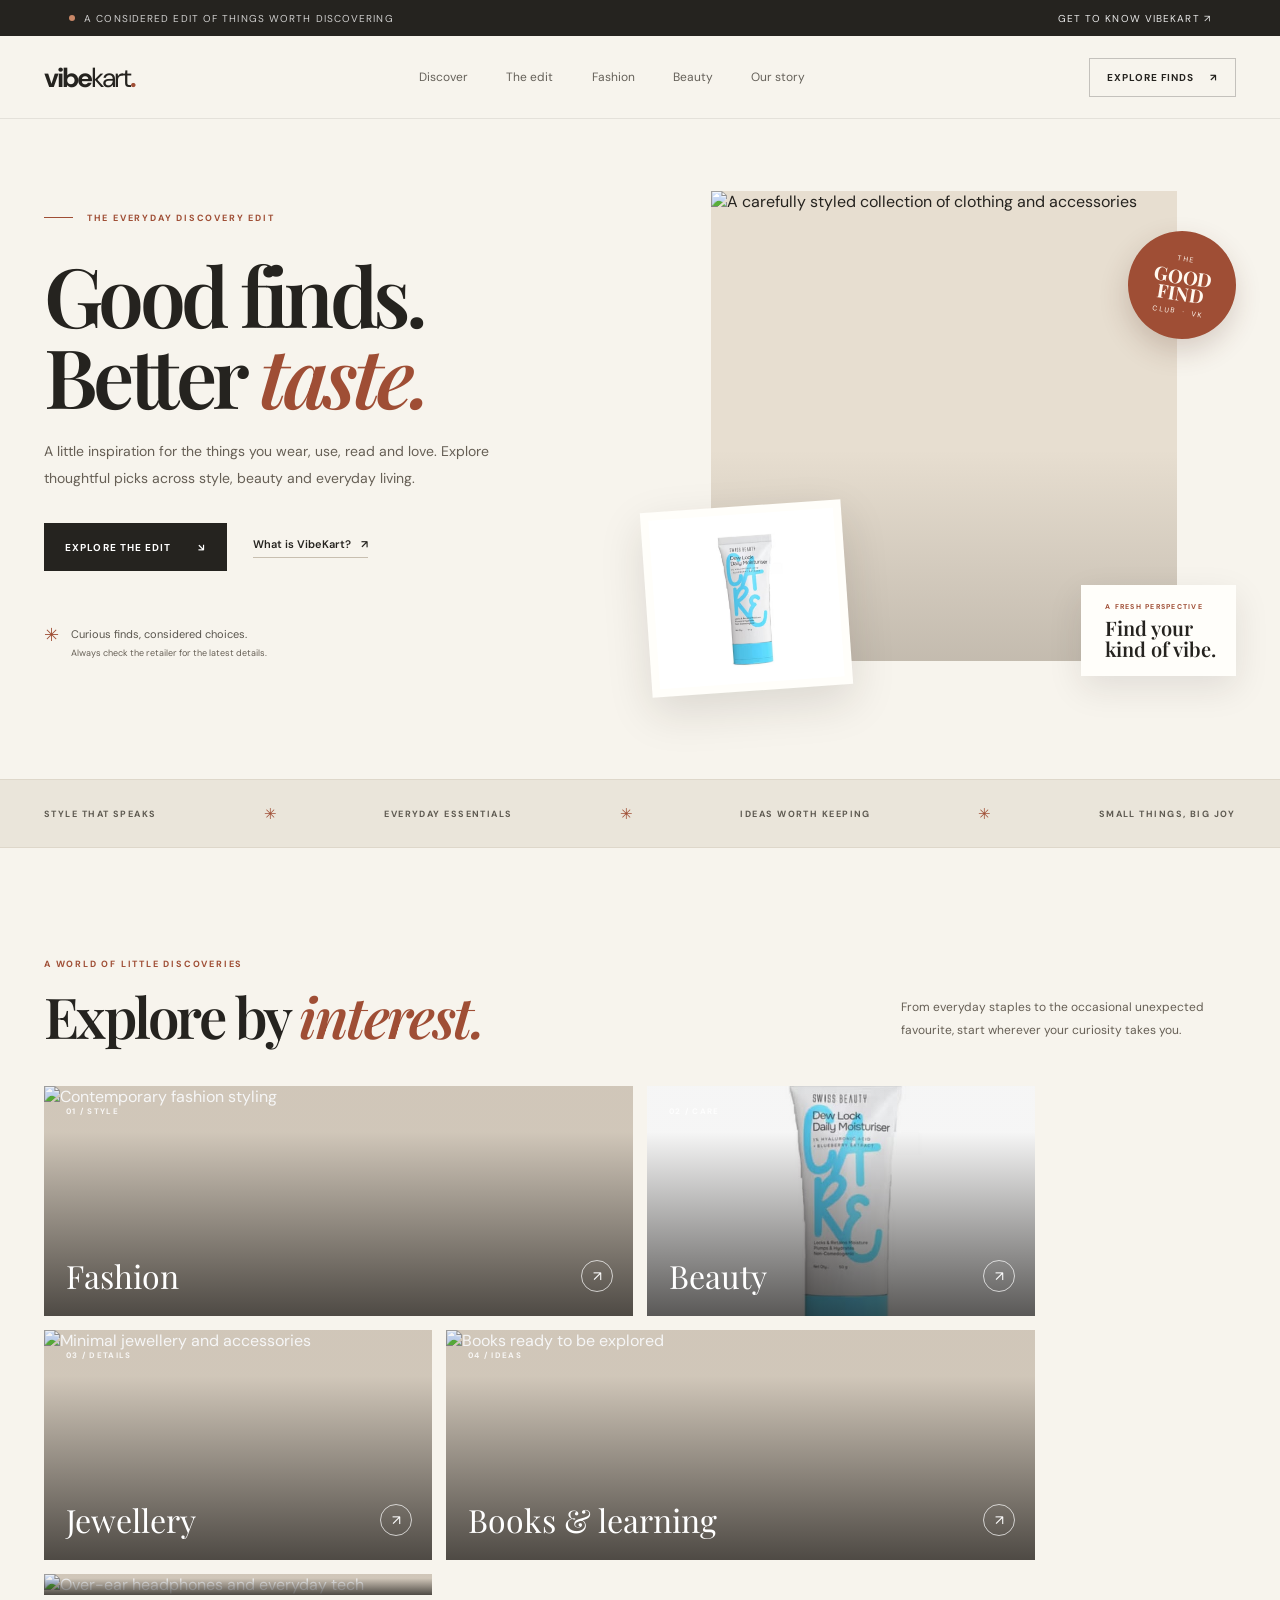
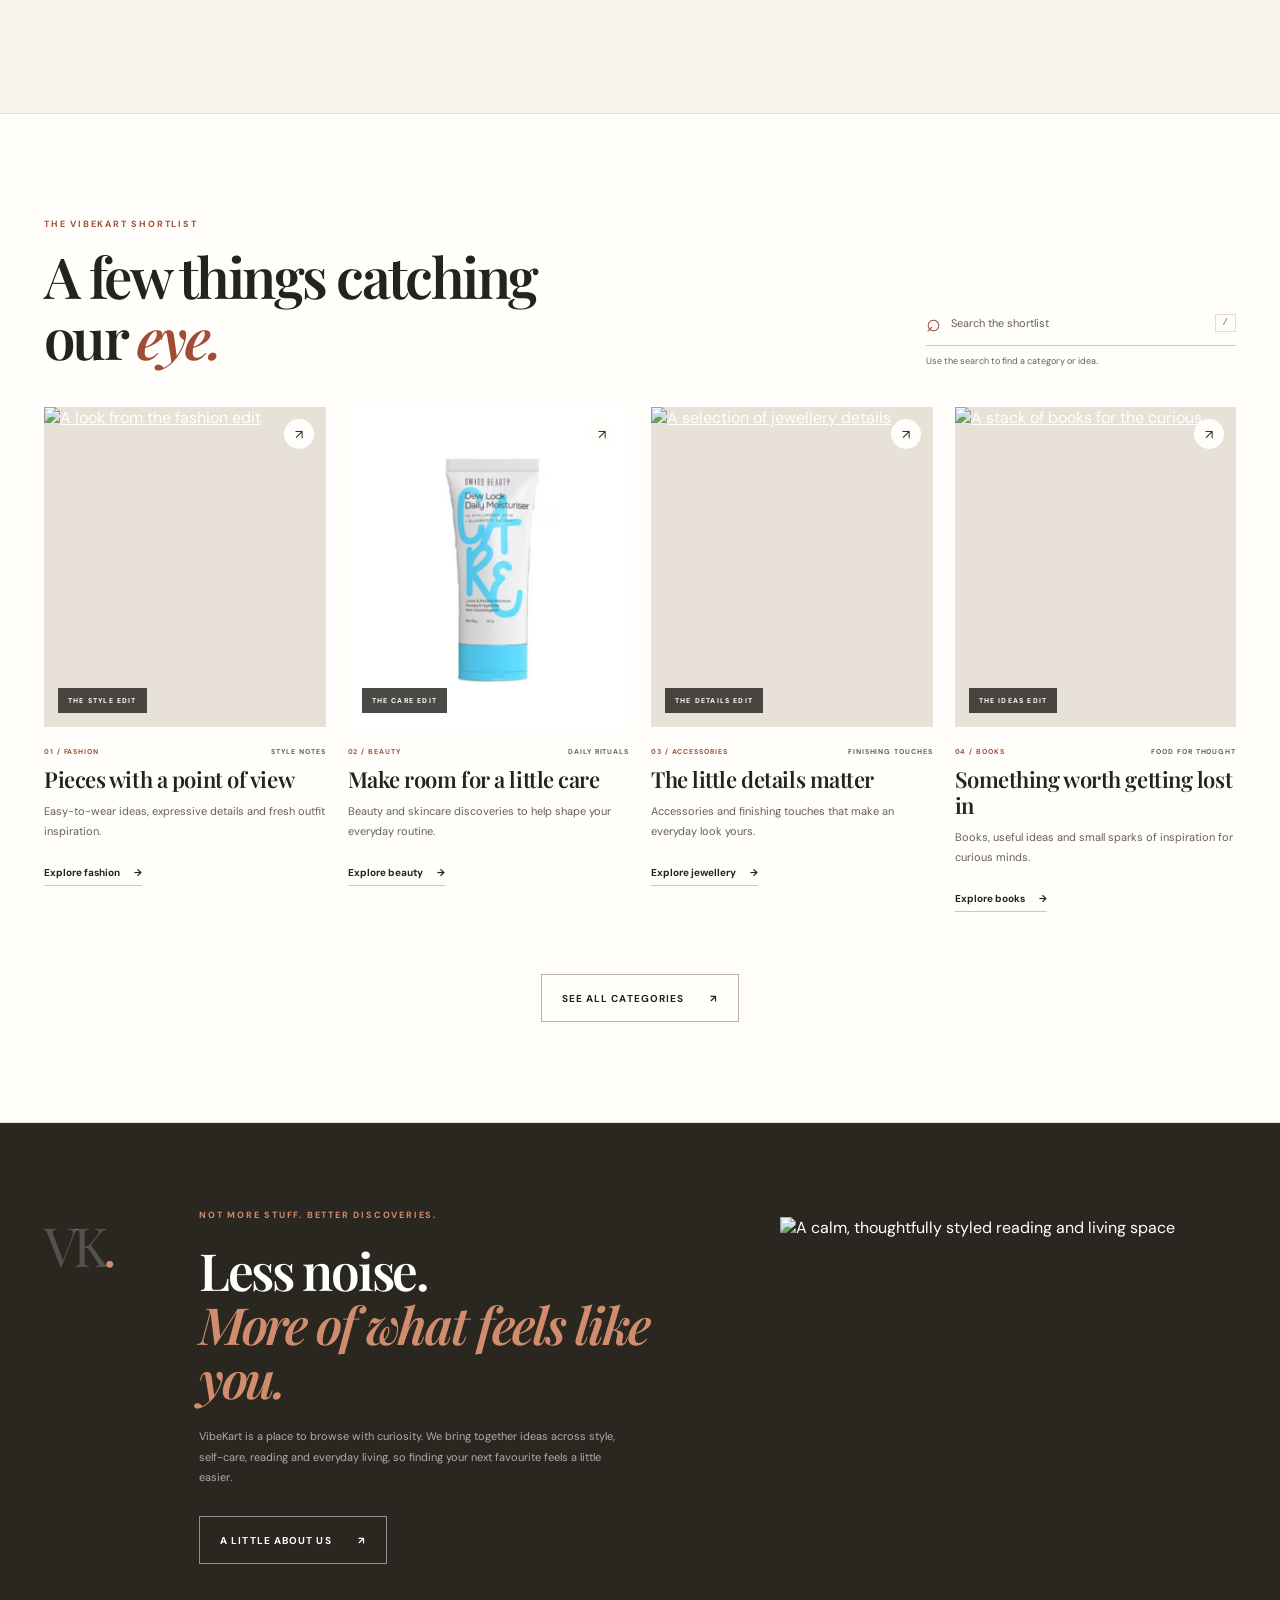
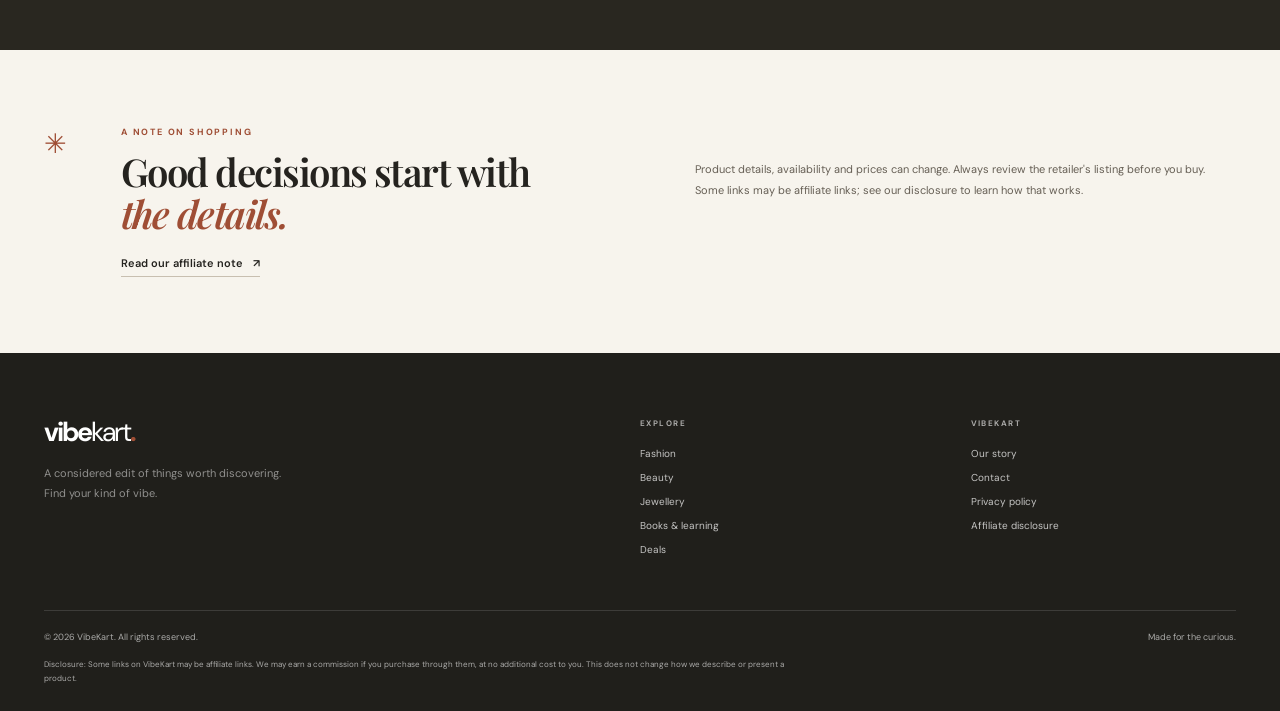
==== commit 38325176: "Polish VibeKart contrast and page foundations" ====
--- a/index.html
+++ b/index.html
@@ -14,7 +14,7 @@
   <link rel="preconnect" href="https://fonts.gstatic.com" crossorigin>
   <link rel="preconnect" href="https://images.unsplash.com">
   <link href="https://fonts.googleapis.com/css2?family=DM+Sans:wght@400;500;600;700&family=Playfair+Display:ital,wght@0,600;0,700;1,600;1,700&display=swap" rel="stylesheet">
-  <link rel="stylesheet" href="style.css">
+  <link rel="stylesheet" href="base.css">
   <link rel="stylesheet" href="home.css">
   <script src="home.js" defer></script>
 </head>
--- a/base.css
+++ b/base.css
@@ -0,0 +1,52 @@
+/* VibeKart shared foundation for the refreshed storefront pages. */
+*,
+*::before,
+*::after {
+  box-sizing: border-box;
+  margin: 0;
+  padding: 0;
+}
+
+html {
+  scroll-behavior: smooth;
+}
+
+body {
+  min-height: 100vh;
+  margin: 0;
+  overflow-x: hidden;
+}
+
+img,
+svg,
+video,
+canvas {
+  display: block;
+  max-width: 100%;
+}
+
+button,
+input,
+select,
+textarea {
+  font: inherit;
+}
+
+a,
+button,
+input,
+select,
+textarea {
+  -webkit-tap-highlight-color: transparent;
+}
+
+:focus-visible {
+  outline: 2px solid #9f4e35;
+  outline-offset: 3px;
+}
+
+@media (prefers-reduced-motion: reduce) {
+  html {
+    scroll-behavior: auto;
+  }
+}
--- a/home.css
+++ b/home.css
@@ -1,11 +1,11 @@
 /* VibeKart editorial homepage refresh. Kept separate from shared styles.css. */
 .home-page {
   --vk-ink: #25231f;
-  --vk-muted: #77736c;
+  --vk-muted: #665f55;
   --vk-paper: #f7f4ed;
   --vk-white: #fffefa;
   --vk-line: #e6e0d5;
-  --vk-rust: #b85f42;
+  --vk-rust: #9f4e35;
   --vk-rust-dark: #93472f;
   --vk-olive: #777d61;
   background: var(--vk-paper);
@@ -48,7 +48,7 @@
 .vk-text-link:hover { color: var(--vk-rust); border-color: var(--vk-rust); }
 .vk-hero-footnote { display: flex; align-items: flex-start; gap: 12px; margin-top: 55px; color: #59554d; font-size: 11px; line-height: 1.6; }
 .vk-footnote-mark { font-size: 18px; color: var(--vk-rust); line-height: 1; }
-.vk-hero-footnote small { color: #969087; font-size: 9px; }
+.vk-hero-footnote small { color: #665f55; font-size: 9px; }
 .vk-hero-art { min-height: 500px; max-width: 590px; width: 100%; margin-left: auto; position: relative; }
 .vk-hero-photo-main { position: absolute; inset: 0 10% 6% 11%; overflow: hidden; background: #e7ded0; }
 .vk-hero-photo-main::after { content: ''; position: absolute; inset: 0; background: linear-gradient(180deg, transparent 55%, rgba(35,29,23,.18)); pointer-events: none; }
@@ -86,9 +86,11 @@
 .vk-search { height: 46px; display: flex; align-items: center; gap: 10px; border-bottom: 1px solid #cfc8bd; color: var(--vk-rust); }
 .vk-search > span { font-size: 25px; line-height: 1; }
 .vk-search input { width: 100%; min-width: 0; border: 0; outline: 0; background: transparent; color: var(--vk-ink); font: inherit; font-size: 11px; }
-.vk-search input::placeholder { color: #918b81; }
-.vk-search kbd { padding: 3px 7px; border: 1px solid #e3ddd2; color: #989187; font-size: 9px; }
-.vk-featured-side p { margin-top: 9px; color: #969087; font-size: 9px; }
+.vk-search input::placeholder { color: #665f55; }
+.vk-search:focus-within { border-bottom-color: var(--vk-rust); }
+
+.vk-search kbd { padding: 3px 7px; border: 1px solid #e3ddd2; color: #665f55; font-size: 9px; }
+.vk-featured-side p { margin-top: 9px; color: #665f55; font-size: 9px; }
 .vk-product-grid { display: grid; grid-template-columns: repeat(4, minmax(0, 1fr)); gap: 22px; }
 .vk-product-card { min-width: 0; }
 .vk-product-image { position: relative; display: block; overflow: hidden; height: 320px; background: #e8e1d7; color: white !important; }
@@ -98,7 +100,7 @@
 .vk-image-label { position: absolute; left: 14px; bottom: 14px; padding: 8px 10px; background: rgba(37,35,31,.82); color: white; font-size: 7px; font-weight: 700; letter-spacing: .17em; }
 .vk-image-arrow { position: absolute; top: 12px; right: 12px; width: 30px; height: 30px; display: grid; place-items: center; background: var(--vk-white); color: var(--vk-ink); border-radius: 50%; font-size: 13px; }
 .vk-product-meta { display: flex; justify-content: space-between; gap: 10px; margin-top: 20px; color: var(--vk-rust); font-size: 7px; font-weight: 700; letter-spacing: .13em; }
-.vk-product-meta span:last-child { color: #a29b90; text-align: right; }
+.vk-product-meta span:last-child { color: #665f55; text-align: right; }
 .vk-product-card h3 { margin-top: 11px; font-family: 'Playfair Display', Georgia, serif; font-size: 22px; line-height: 1.18; font-weight: 600; letter-spacing: -.02em; }
 .vk-product-card > p { min-height: 48px; margin-top: 9px; color: var(--vk-muted); font-size: 11px; line-height: 1.75; }
 .vk-card-link { display: inline-flex; gap: 14px; align-items: center; margin-top: 16px; padding-bottom: 6px; border-bottom: 1px solid #cfc8bd; color: var(--vk-ink) !important; text-decoration: none; font-size: 10px; font-weight: 700; transition: color .2s, border .2s; }
@@ -110,7 +112,7 @@
 .vk-story-band { padding-block: 86px; overflow: hidden; background: #292720; color: white; }
 .vk-story-inner { display: grid; grid-template-columns: 110px 1fr .85fr; gap: 45px; align-items: center; }
 .vk-story-mark { align-self: start; color: rgba(255,255,255,.2); font-family: 'Playfair Display', serif; font-size: 54px; letter-spacing: -.09em; }
-.vk-story-mark span { color: #c67a5b; }
+.vk-story-mark span { color: #d18c6d; }
 .vk-story-copy { max-width: 480px; }
 .vk-story-copy .vk-eyebrow { color: #d18c6d; }
 .vk-story-copy h2 { margin-top: 20px; font-family: 'Playfair Display', Georgia, serif; font-size: clamp(37px, 4vw, 55px); line-height: 1.06; font-weight: 600; letter-spacing: -.045em; }
@@ -130,11 +132,11 @@
 .vk-logo-light { color: white !important; }
 .vk-footer-brand > p { max-width: 255px; margin-top: 18px; color: rgba(255,255,255,.5); font-size: 11px; line-height: 1.8; }
 .vk-footer-col { display: flex; flex-direction: column; align-items: flex-start; gap: 11px; }
-.vk-footer-col h2 { margin-bottom: 8px; color: rgba(255,255,255,.42); font-size: 8px; font-weight: 700; letter-spacing: .18em; text-transform: uppercase; }
+.vk-footer-col h2 { margin-bottom: 8px; color: rgba(255,255,255,.62); font-size: 8px; font-weight: 700; letter-spacing: .18em; text-transform: uppercase; }
 .vk-footer-col a { color: rgba(255,255,255,.74) !important; text-decoration: none; font-size: 10px; transition: color .2s; }
 .vk-footer-col a:hover { color: #d18c6d !important; }
-.vk-footer-bottom { display: flex; justify-content: space-between; gap: 20px; padding-top: 20px; border-top: 1px solid rgba(255,255,255,.13); color: rgba(255,255,255,.43); font-size: 9px; }
-.vk-disclosure { margin-top: 15px; max-width: 750px; color: rgba(255,255,255,.34); font-size: 8px; line-height: 1.7; }
+.vk-footer-bottom { display: flex; justify-content: space-between; gap: 20px; padding-top: 20px; border-top: 1px solid rgba(255,255,255,.13); color: rgba(255,255,255,.62); font-size: 9px; }
+.vk-disclosure { margin-top: 15px; max-width: 750px; color: rgba(255,255,255,.62); font-size: 8px; line-height: 1.7; }
 @media (max-width: 1050px) {
   .home-page .vk-shell, .vk-header-inner { width: min(100% - 54px, 1240px); }
   .vk-hero { gap: 4%; min-height: 570px; }
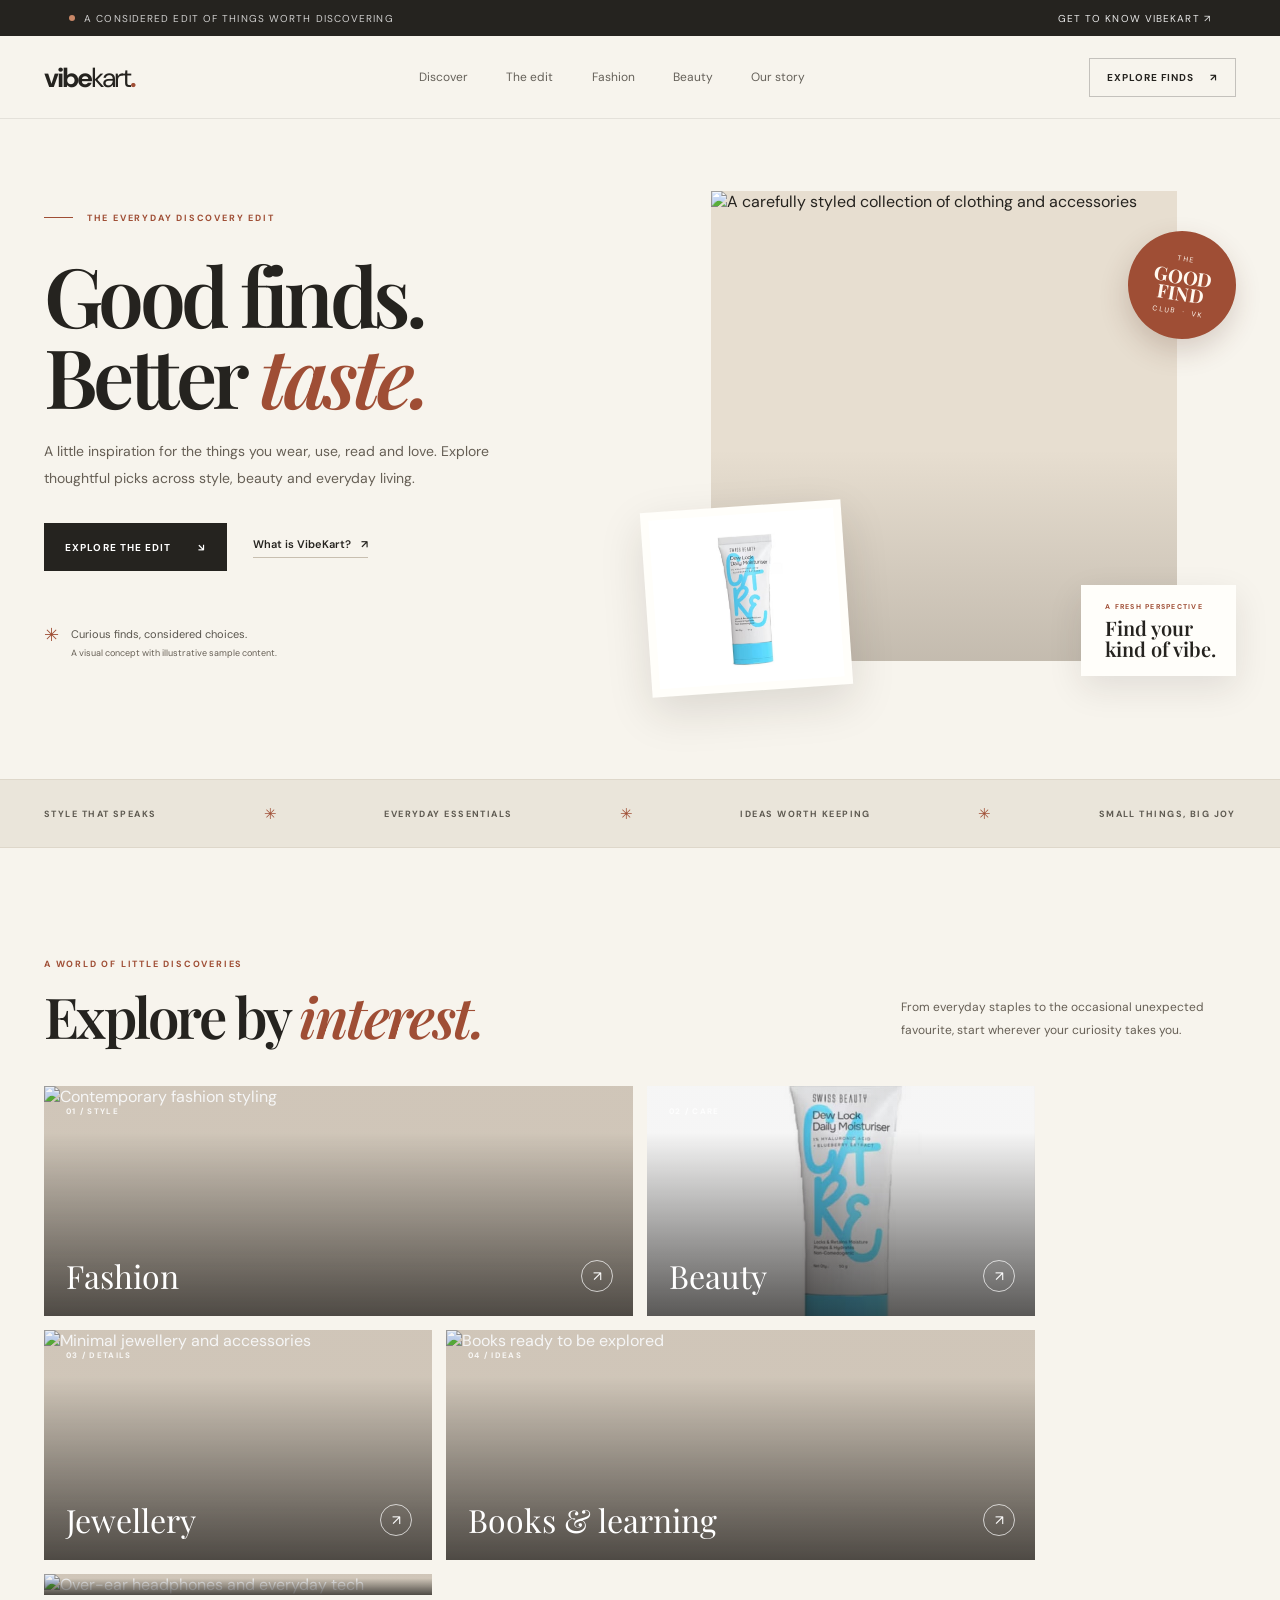
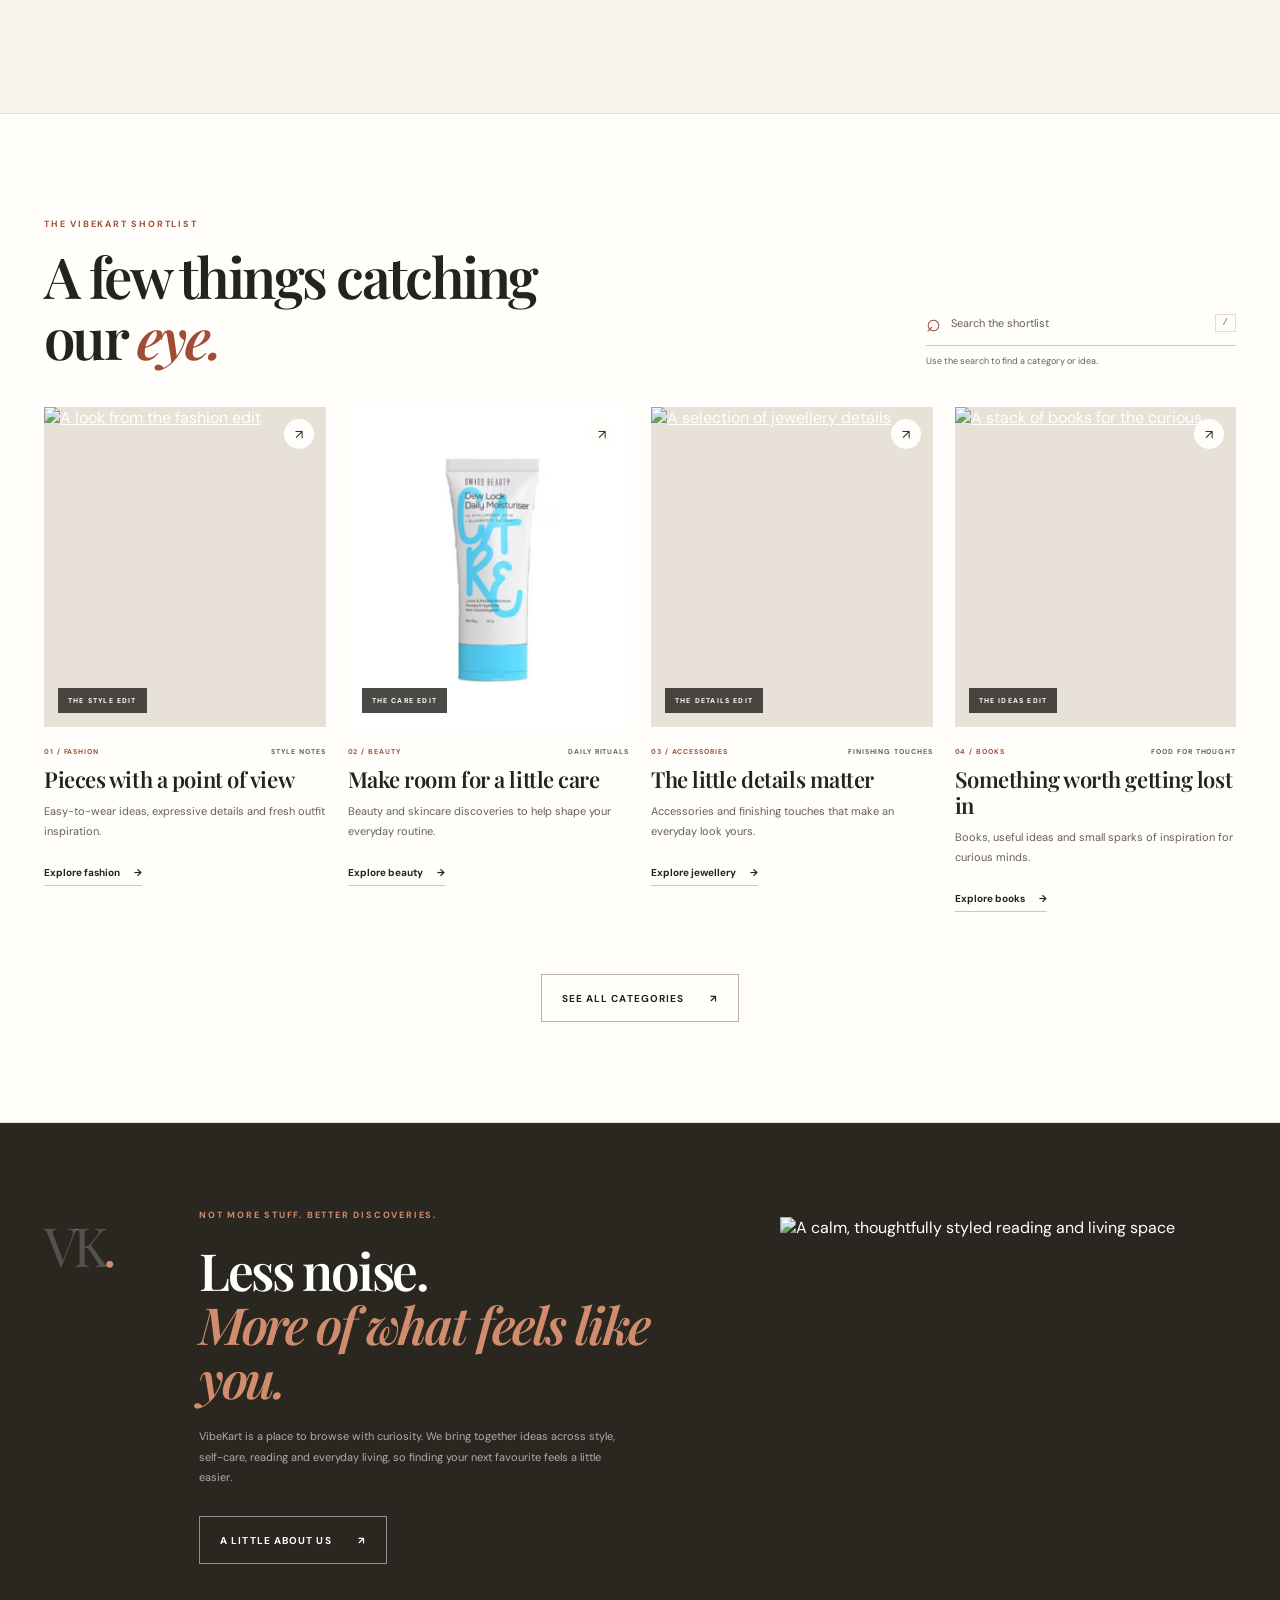
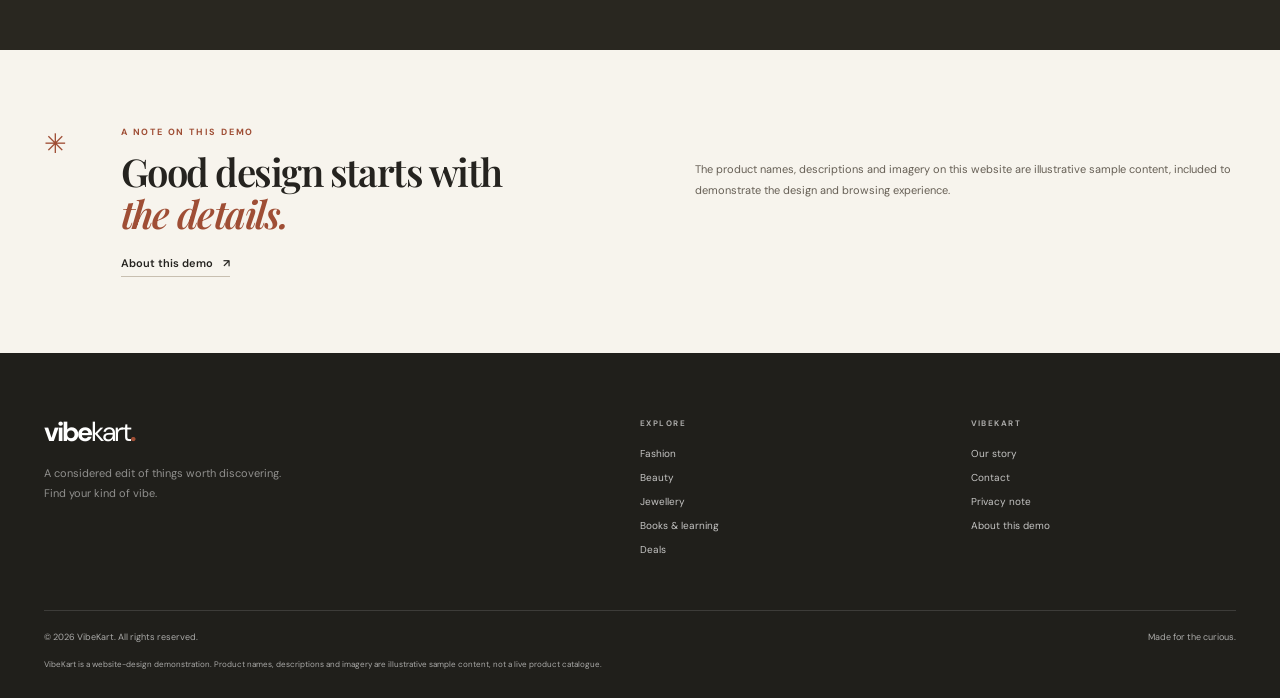
==== commit 557e4dcb: "Polish VibeKart portfolio demo pages" ====
--- a/index.html
+++ b/index.html
@@ -19,6 +19,7 @@
   <script src="home.js" defer></script>
 </head>
 <body class="home-page">
+  <a class="vk-skip-link" href="#main-content">Skip to content</a>
   <div class="vk-announcement">
     <p><span class="vk-announcement-dot" aria-hidden="true"></span> A considered edit of things worth discovering</p>
     <a href="about.html">Get to know VibeKart <span aria-hidden="true">↗</span></a>
@@ -44,7 +45,7 @@
     </div>
   </header>
 
-  <main>
+  <main id="main-content">
     <section class="vk-hero vk-shell" aria-labelledby="hero-title">
       <div class="vk-hero-copy">
         <p class="vk-eyebrow"><span class="vk-eyebrow-line"></span> THE EVERYDAY DISCOVERY EDIT</p>
@@ -56,7 +57,7 @@
         </div>
         <div class="vk-hero-footnote">
           <span class="vk-footnote-mark" aria-hidden="true">✳</span>
-          <span>Curious finds, considered choices.<br><small>Always check the retailer for the latest details.</small></span>
+          <span>Curious finds, considered choices.<br><small>A visual concept with illustrative sample content.</small></span>
         </div>
       </div>
 
@@ -208,11 +209,11 @@
     <section class="vk-note-section vk-shell">
       <div class="vk-note-icon" aria-hidden="true">✳</div>
       <div>
-        <p class="vk-eyebrow">A NOTE ON SHOPPING</p>
-        <h2>Good decisions start with<br><em>the details.</em></h2>
-      </div>
-      <p class="vk-note-copy">Product details, availability and prices can change. Always review the retailer's listing before you buy. Some links may be affiliate links; see our disclosure to learn how that works.</p>
-      <a class="vk-text-link" href="affiliate-disclaimer.html">Read our affiliate note <span aria-hidden="true">↗</span></a>
+        <p class="vk-eyebrow">A NOTE ON THIS DEMO</p>
+        <h2>Good design starts with<br><em>the details.</em></h2>
+      </div>
+      <p class="vk-note-copy">The product names, descriptions and imagery on this website are illustrative sample content, included to demonstrate the design and browsing experience.</p>
+      <a class="vk-text-link" href="affiliate-disclaimer.html">About this demo <span aria-hidden="true">↗</span></a>
     </section>
   </main>
 
@@ -224,13 +225,13 @@
           <p>A considered edit of things worth discovering. Find your kind of vibe.</p>
         </div>
         <div class="vk-footer-col"><h2>Explore</h2><a href="clothing.html">Fashion</a><a href="beauty.html">Beauty</a><a href="jewellery.html">Jewellery</a><a href="books.html">Books & learning</a><a href="deals.html">Deals</a></div>
-        <div class="vk-footer-col"><h2>VibeKart</h2><a href="about.html">Our story</a><a href="contact.html">Contact</a><a href="privacy-policy.html">Privacy policy</a><a href="affiliate-disclaimer.html">Affiliate disclosure</a></div>
+        <div class="vk-footer-col"><h2>VibeKart</h2><a href="about.html">Our story</a><a href="contact.html">Contact</a><a href="privacy-policy.html">Privacy note</a><a href="affiliate-disclaimer.html">About this demo</a></div>
       </div>
       <div class="vk-footer-bottom">
         <span>© <span id="vk-year">2026</span> VibeKart. All rights reserved.</span>
         <span>Made for the curious.</span>
       </div>
-      <p class="vk-disclosure">Disclosure: Some links on VibeKart may be affiliate links. We may earn a commission if you purchase through them, at no additional cost to you. This does not change how we describe or present a product.</p>
+      <p class="vk-disclosure">VibeKart is a website-design demonstration. Product names, descriptions and imagery are illustrative sample content, not a live product catalogue.</p>
     </div>
   </footer>
 </body>
--- a/base.css
+++ b/base.css
@@ -50,3 +50,35 @@
     scroll-behavior: auto;
   }
 }
+
+/* Small accessibility refinements shared by the refreshed pages. */
+::selection {
+  background: #ead0c2;
+  color: #25231f;
+}
+
+.vk-skip-link {
+  position: fixed;
+  z-index: 1000;
+  top: 12px;
+  left: 12px;
+  padding: 11px 15px;
+  transform: translateY(-160%);
+  background: #25231f;
+  color: #fffefa;
+  font-size: 12px;
+  font-weight: 700;
+  text-decoration: none;
+  transition: transform .18s ease;
+}
+.vk-skip-link:focus { transform: translateY(0); }
+img { height: auto; }
+button { color: inherit; }
+@media (prefers-reduced-motion: reduce) {
+  *, *::before, *::after {
+    scroll-behavior: auto !important;
+    animation-duration: .01ms !important;
+    animation-iteration-count: 1 !important;
+    transition-duration: .01ms !important;
+  }
+}
--- a/home.css
+++ b/home.css
@@ -222,3 +222,29 @@
 @media (prefers-reduced-motion: reduce) {
   .home-page *, .home-page *::before, .home-page *::after { scroll-behavior: auto !important; animation-duration: .01ms !important; animation-iteration-count: 1 !important; transition-duration: .01ms !important; }
 }
+
+
+/* Final editorial polish: restrained depth, clearer interaction states. */
+.home-page .vk-header { transition: box-shadow .25s ease, background .25s ease; }
+.home-page .vk-navigation a { position: relative; padding-block: 8px; }
+.home-page .vk-navigation a::after {
+  position: absolute; right: 0; bottom: 1px; left: 0; height: 1px;
+  content: ''; background: var(--vk-rust); transform: scaleX(0);
+  transform-origin: left; transition: transform .22s ease;
+}
+.home-page .vk-navigation a:hover::after,
+.home-page .vk-navigation a:focus-visible::after { transform: scaleX(1); }
+.home-page .vk-category-card { isolation: isolate; }
+.home-page .vk-category-card img { will-change: transform; }
+.home-page .vk-product-card { transition: transform .24s ease; }
+.home-page .vk-product-card:hover { transform: translateY(-3px); }
+.home-page .vk-product-image { background: #e8e1d7; }
+.home-page .vk-footer a:focus-visible,
+.home-page .vk-navigation a:focus-visible { outline-offset: 5px; }
+.home-page .vk-search:focus-within { border-bottom-width: 2px; }
+.home-page .vk-no-results { margin-top: 22px; }
+@media (max-width: 760px) {
+  .home-page .vk-hero { padding-top: 48px; }
+  .home-page .vk-section { padding-block: 76px 82px; }
+  .home-page .vk-featured-section { padding-block: 75px 78px; }
+}
